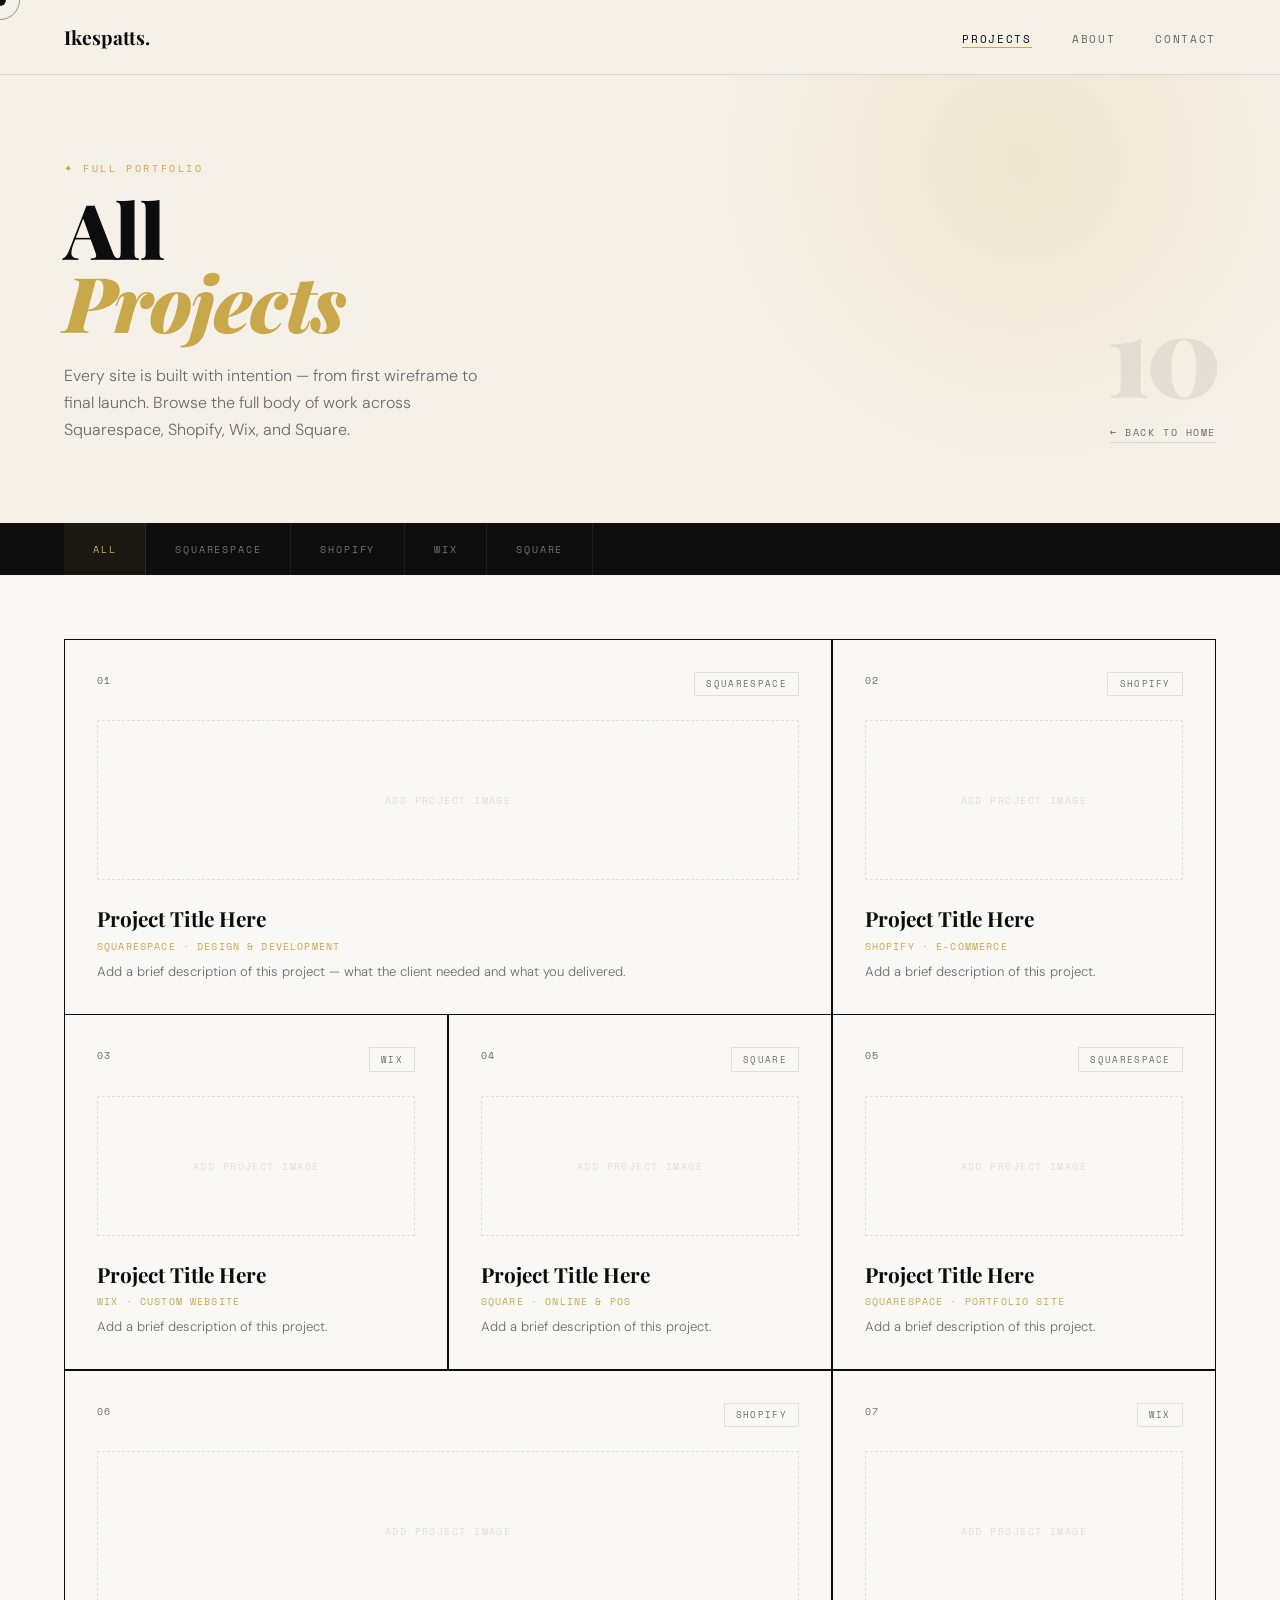
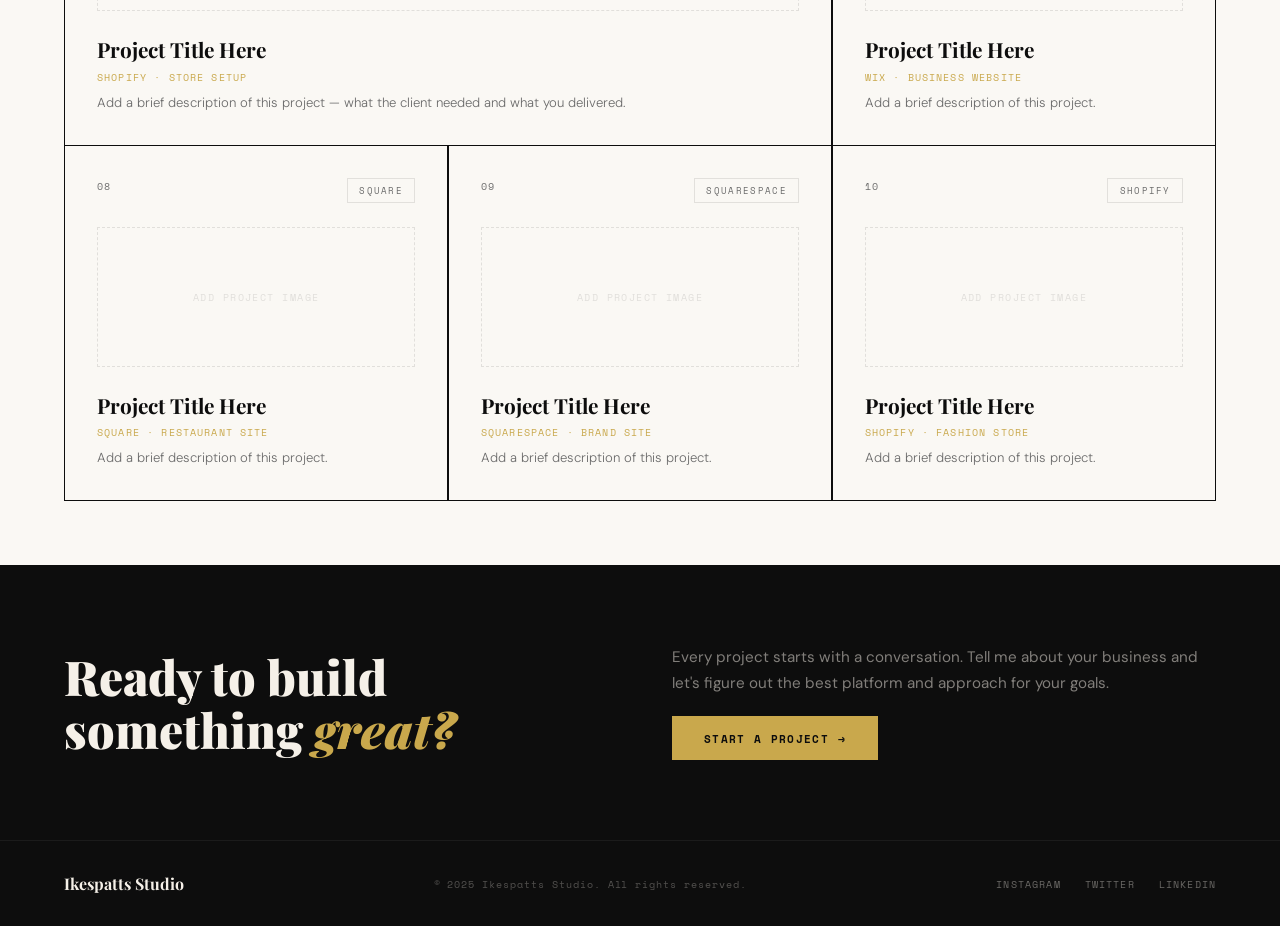
==== projects.html @ e0597b54 "add changes" ====
<!DOCTYPE html>
<html lang="en">
<head>
  <meta charset="UTF-8" />
  <meta name="viewport" content="width=device-width, initial-scale=1.0" />
  <title>Projects — Ikespatts Studio</title>
  <link href="https://fonts.googleapis.com/css2?family=Playfair+Display:ital,wght@0,400;0,700;0,900;1,400&family=DM+Sans:wght@300;400;500;600&family=Space+Mono:wght@400;700&display=swap" rel="stylesheet" />
  <link rel="stylesheet" href="style.css" />
</head>
<body>

  <div class="cursor" id="cursor"></div>
  <div class="cursor-ring" id="cursorRing"></div>

  <!-- NAV -->
  <nav class="solid">
    <a href="index.html" class="nav-logo">Ikespatts.</a>
    <ul class="nav-links">
      <li><a href="projects.html" class="active">Projects</a></li>
      <li><a href="index.html#about">About</a></li>
      <li><a href="index.html#contact">Contact</a></li>
    </ul>
  </nav>

  <!-- PAGE HERO -->
  <div class="page-hero">
    <div>
      <p class="page-hero-eyebrow">✦ Full Portfolio</p>
      <h1 class="page-hero-title">All<br/><em>Projects</em></h1>
      <p class="page-hero-sub">Every site is built with intention — from first wireframe to final launch. Browse the full body of work across Squarespace, Shopify, Wix, and Square.</p>
    </div>
    <div class="page-hero-meta">
      <div class="big-num">10</div>
      <a href="index.html" class="back-link">← Back to Home</a>
    </div>
  </div>

  <!-- FILTER BAR -->
  <div class="filter-bar">
    <button class="filter-btn active" data-filter="all">All</button>
    <button class="filter-btn" data-filter="squarespace">Squarespace</button>
    <button class="filter-btn" data-filter="shopify">Shopify</button>
    <button class="filter-btn" data-filter="wix">Wix</button>
    <button class="filter-btn" data-filter="square">Square</button>
  </div>

  <!-- ALL 10 PROJECTS -->
  <section class="projects-section">
    <div class="projects-grid-full">

      <!-- 01 -->
      <div class="project-card wide reveal" data-platform="squarespace">
        <div class="project-card-top">
          <span class="project-num">01</span>
          <span class="project-tag">Squarespace</span>
        </div>
        <div class="project-placeholder">
          <span class="project-placeholder-text">Add Project Image</span>
        </div>
        <div>
          <div class="project-title">Project Title Here</div>
          <div class="project-platform">Squarespace · Design & Development</div>
          <div class="project-desc">Add a brief description of this project — what the client needed and what you delivered.</div>
        </div>
        <span class="project-arrow">↗</span>
      </div>

      <!-- 02 -->
      <div class="project-card reveal" data-platform="shopify">
        <div class="project-card-top">
          <span class="project-num">02</span>
          <span class="project-tag">Shopify</span>
        </div>
        <div class="project-placeholder">
          <span class="project-placeholder-text">Add Project Image</span>
        </div>
        <div>
          <div class="project-title">Project Title Here</div>
          <div class="project-platform">Shopify · E-commerce</div>
          <div class="project-desc">Add a brief description of this project.</div>
        </div>
        <span class="project-arrow">↗</span>
      </div>

      <!-- 03 -->
      <div class="project-card reveal" data-platform="wix">
        <div class="project-card-top">
          <span class="project-num">03</span>
          <span class="project-tag">Wix</span>
        </div>
        <div class="project-placeholder">
          <span class="project-placeholder-text">Add Project Image</span>
        </div>
        <div>
          <div class="project-title">Project Title Here</div>
          <div class="project-platform">Wix · Custom Website</div>
          <div class="project-desc">Add a brief description of this project.</div>
        </div>
        <span class="project-arrow">↗</span>
      </div>

      <!-- 04 -->
      <div class="project-card reveal" data-platform="square">
        <div class="project-card-top">
          <span class="project-num">04</span>
          <span class="project-tag">Square</span>
        </div>
        <div class="project-placeholder">
          <span class="project-placeholder-text">Add Project Image</span>
        </div>
        <div>
          <div class="project-title">Project Title Here</div>
          <div class="project-platform">Square · Online & POS</div>
          <div class="project-desc">Add a brief description of this project.</div>
        </div>
        <span class="project-arrow">↗</span>
      </div>

      <!-- 05 -->
      <div class="project-card reveal" data-platform="squarespace">
        <div class="project-card-top">
          <span class="project-num">05</span>
          <span class="project-tag">Squarespace</span>
        </div>
        <div class="project-placeholder">
          <span class="project-placeholder-text">Add Project Image</span>
        </div>
        <div>
          <div class="project-title">Project Title Here</div>
          <div class="project-platform">Squarespace · Portfolio Site</div>
          <div class="project-desc">Add a brief description of this project.</div>
        </div>
        <span class="project-arrow">↗</span>
      </div>

      <!-- 06 -->
      <div class="project-card wide reveal" data-platform="shopify">
        <div class="project-card-top">
          <span class="project-num">06</span>
          <span class="project-tag">Shopify</span>
        </div>
        <div class="project-placeholder">
          <span class="project-placeholder-text">Add Project Image</span>
        </div>
        <div>
          <div class="project-title">Project Title Here</div>
          <div class="project-platform">Shopify · Store Setup</div>
          <div class="project-desc">Add a brief description of this project — what the client needed and what you delivered.</div>
        </div>
        <span class="project-arrow">↗</span>
      </div>

      <!-- 07 -->
      <div class="project-card reveal" data-platform="wix">
        <div class="project-card-top">
          <span class="project-num">07</span>
          <span class="project-tag">Wix</span>
        </div>
        <div class="project-placeholder">
          <span class="project-placeholder-text">Add Project Image</span>
        </div>
        <div>
          <div class="project-title">Project Title Here</div>
          <div class="project-platform">Wix · Business Website</div>
          <div class="project-desc">Add a brief description of this project.</div>
        </div>
        <span class="project-arrow">↗</span>
      </div>

      <!-- 08 -->
      <div class="project-card reveal" data-platform="square">
        <div class="project-card-top">
          <span class="project-num">08</span>
          <span class="project-tag">Square</span>
        </div>
        <div class="project-placeholder">
          <span class="project-placeholder-text">Add Project Image</span>
        </div>
        <div>
          <div class="project-title">Project Title Here</div>
          <div class="project-platform">Square · Restaurant Site</div>
          <div class="project-desc">Add a brief description of this project.</div>
        </div>
        <span class="project-arrow">↗</span>
      </div>

      <!-- 09 -->
      <div class="project-card reveal" data-platform="squarespace">
        <div class="project-card-top">
          <span class="project-num">09</span>
          <span class="project-tag">Squarespace</span>
        </div>
        <div class="project-placeholder">
          <span class="project-placeholder-text">Add Project Image</span>
        </div>
        <div>
          <div class="project-title">Project Title Here</div>
          <div class="project-platform">Squarespace · Brand Site</div>
          <div class="project-desc">Add a brief description of this project.</div>
        </div>
        <span class="project-arrow">↗</span>
      </div>

      <!-- 10 -->
      <div class="project-card reveal" data-platform="shopify">
        <div class="project-card-top">
          <span class="project-num">10</span>
          <span class="project-tag">Shopify</span>
        </div>
        <div class="project-placeholder">
          <span class="project-placeholder-text">Add Project Image</span>
        </div>
        <div>
          <div class="project-title">Project Title Here</div>
          <div class="project-platform">Shopify · Fashion Store</div>
          <div class="project-desc">Add a brief description of this project.</div>
        </div>
        <span class="project-arrow">↗</span>
      </div>

    </div>
  </section>

  <!-- CONTACT STRIP -->
  <div class="contact-strip">
    <div class="strip-title">Ready to build<br/>something <em>great?</em></div>
    <div class="strip-right">
      <p class="strip-sub">Every project starts with a conversation. Tell me about your business and let's figure out the best platform and approach for your goals.</p>
      <a href="index.html#contact" class="btn-gold">Start a Project →</a>
    </div>
  </div>

  <!-- FOOTER -->
  <footer>
    <div class="footer-logo">Ikespatts Studio</div>
    <div class="footer-copy">© 2025 Ikespatts Studio. All rights reserved.</div>
    <div class="footer-socials">
      <a href="#">Instagram</a>
      <a href="#">Twitter</a>
      <a href="#">LinkedIn</a>
    </div>
  </footer>

  <script src="script.js"></script>
</body>
</html>
---- style.css ----
/* =========================================
   IKESPATTS STUDIO — Shared Stylesheet
   ========================================= */

*, *::before, *::after { margin: 0; padding: 0; box-sizing: border-box; }

:root {
  --ink: #0d0d0d;
  --cream: #f5f0e8;
  --warm-white: #faf8f4;
  --gold: #c9a84c;
  --gold-light: #e8c97a;
  --mid: #6b6b6b;
  --border: rgba(13,13,13,0.1);
}

html { scroll-behavior: smooth; }

body {
  font-family: 'DM Sans', sans-serif;
  background: var(--warm-white);
  color: var(--ink);
  overflow-x: hidden;
  cursor: none;
}

/* ---- CURSOR ---- */
.cursor {
  width: 12px; height: 12px;
  background: var(--ink);
  border-radius: 50%;
  position: fixed; top: 0; left: 0;
  pointer-events: none;
  z-index: 9999;
  transition: transform 0.15s ease;
  transform: translate(-50%, -50%);
}
.cursor-ring {
  width: 40px; height: 40px;
  border: 1.5px solid var(--ink);
  border-radius: 50%;
  position: fixed; top: 0; left: 0;
  pointer-events: none;
  z-index: 9998;
  transition: transform 0.4s cubic-bezier(.16,1,.3,1), opacity 0.3s;
  transform: translate(-50%, -50%);
  opacity: 0.4;
}

/* ---- NAV ---- */
nav {
  position: fixed; top: 0; left: 0; right: 0;
  z-index: 100;
  display: flex; justify-content: space-between; align-items: center;
  padding: 1.5rem 4rem;
  mix-blend-mode: multiply;
  transition: background 0.4s;
}
nav.scrolled {
  background: rgba(245,240,232,0.92);
  backdrop-filter: blur(12px);
  border-bottom: 1px solid var(--border);
  mix-blend-mode: normal;
}
nav.solid {
  background: rgba(245,240,232,0.92);
  backdrop-filter: blur(12px);
  border-bottom: 1px solid var(--border);
  mix-blend-mode: normal;
}
.nav-logo {
  font-family: 'Playfair Display', serif;
  font-size: 1.2rem; font-weight: 700;
  text-decoration: none; color: var(--ink);
}
.nav-links { display: flex; gap: 2.5rem; list-style: none; }
.nav-links a {
  font-family: 'Space Mono', monospace;
  font-size: 0.7rem; letter-spacing: 0.15em;
  text-transform: uppercase; text-decoration: none;
  color: var(--ink); opacity: 0.6;
  transition: opacity 0.2s;
}
.nav-links a:hover { opacity: 1; }
.nav-links a.active { opacity: 1; border-bottom: 1px solid var(--gold); }

/* ---- BUTTONS ---- */
.btn-primary {
  display: inline-flex; align-items: center; gap: 0.6rem;
  background: var(--ink); color: var(--cream);
  padding: 0.85rem 2rem;
  font-family: 'Space Mono', monospace;
  font-size: 0.7rem; letter-spacing: 0.12em;
  text-transform: uppercase; text-decoration: none;
  transition: transform 0.2s, box-shadow 0.2s;
}
.btn-primary:hover { transform: translate(-2px,-2px); box-shadow: 4px 4px 0 var(--gold); }

.btn-outline {
  display: inline-flex; align-items: center; gap: 0.6rem;
  border: 1.5px solid var(--ink); color: var(--ink);
  padding: 0.85rem 2rem;
  font-family: 'Space Mono', monospace;
  font-size: 0.7rem; letter-spacing: 0.12em;
  text-transform: uppercase; text-decoration: none;
  transition: background 0.2s, color 0.2s;
}
.btn-outline:hover { background: var(--ink); color: var(--cream); }

.btn-gold {
  display: inline-flex; align-items: center; gap: 0.6rem;
  background: var(--gold); color: var(--ink);
  padding: 0.85rem 2rem;
  font-family: 'Space Mono', monospace;
  font-size: 0.7rem; letter-spacing: 0.12em;
  text-transform: uppercase; text-decoration: none; font-weight: 700;
  transition: transform 0.2s, box-shadow 0.2s;
}
.btn-gold:hover { transform: translate(-2px,-2px); box-shadow: 4px 4px 0 rgba(255,255,255,0.15); }

/* ---- SECTION LABELS ---- */
.section-label {
  font-family: 'Space Mono', monospace;
  font-size: 0.65rem; letter-spacing: 0.25em;
  text-transform: uppercase; color: var(--gold);
  margin-bottom: 1rem;
}
.section-title {
  font-family: 'Playfair Display', serif;
  font-size: clamp(2rem, 4vw, 3.2rem);
  font-weight: 700; line-height: 1.1; letter-spacing: -0.01em;
}

/* ---- MARQUEE ---- */
.marquee-wrap {
  background: var(--ink);
  padding: 1rem 0;
  overflow: hidden; white-space: nowrap;
}
.marquee-track {
  display: inline-flex; gap: 3rem;
  animation: marquee 22s linear infinite;
}
.marquee-item {
  font-family: 'Space Mono', monospace;
  font-size: 0.65rem; letter-spacing: 0.2em;
  text-transform: uppercase; color: var(--cream); opacity: 0.5;
}
.marquee-dot { color: var(--gold); opacity: 1; }

/* ---- PROJECT CARDS (shared) ---- */
.project-card {
  background: var(--warm-white);
  padding: 2rem;
  min-height: 280px;
  display: flex; flex-direction: column; justify-content: space-between;
  position: relative; overflow: hidden;
  transition: background 0.3s;
  cursor: none;
}
.project-card:hover { background: var(--cream); }
.project-card:hover .project-num { color: var(--gold); }
.project-card:hover .project-arrow { transform: translate(4px,-4px); opacity: 1; }
.project-card.wide { grid-column: span 2; }
.project-card.wide .project-placeholder { min-height: 140px; }

.project-card-top { display: flex; justify-content: space-between; align-items: flex-start; }
.project-num {
  font-family: 'Space Mono', monospace;
  font-size: 0.65rem; color: var(--mid); letter-spacing: 0.1em;
  transition: color 0.3s;
}
.project-tag {
  font-family: 'Space Mono', monospace;
  font-size: 0.55rem; letter-spacing: 0.15em;
  text-transform: uppercase; color: var(--mid);
  padding: 0.3rem 0.7rem; border: 1px solid var(--border);
}
.project-placeholder {
  flex: 1; display: flex; align-items: center; justify-content: center;
  margin: 1.5rem 0; border: 1px dashed var(--border); min-height: 120px;
}
.project-placeholder-text {
  font-family: 'Space Mono', monospace;
  font-size: 0.6rem; letter-spacing: 0.15em;
  text-transform: uppercase; color: var(--border);
}
.project-title {
  font-family: 'Playfair Display', serif;
  font-size: 1.3rem; font-weight: 700; margin-bottom: 0.4rem;
}
.project-platform {
  font-family: 'Space Mono', monospace;
  font-size: 0.6rem; letter-spacing: 0.12em;
  text-transform: uppercase; color: var(--gold);
}
.project-desc {
  font-size: 0.82rem; color: var(--mid);
  margin-top: 0.5rem; line-height: 1.6; font-weight: 300;
}
.project-arrow {
  position: absolute; top: 1.5rem; right: 1.5rem;
  font-size: 1.2rem; opacity: 0;
  transition: transform 0.25s ease, opacity 0.25s ease;
}

/* ---- FOOTER ---- */
footer {
  background: var(--ink);
  padding: 2rem 4rem;
  display: flex; justify-content: space-between; align-items: center;
  border-top: 1px solid rgba(255,255,255,0.06);
}
.footer-logo {
  font-family: 'Playfair Display', serif;
  font-size: 1rem; font-weight: 700; color: var(--cream);
}
.footer-copy {
  font-family: 'Space Mono', monospace;
  font-size: 0.6rem; letter-spacing: 0.1em;
  color: rgba(245,240,232,0.3);
}
.footer-socials { display: flex; gap: 1.5rem; }
.footer-socials a {
  font-family: 'Space Mono', monospace;
  font-size: 0.6rem; letter-spacing: 0.12em;
  text-transform: uppercase; color: rgba(245,240,232,0.4);
  text-decoration: none; transition: color 0.2s;
}
.footer-socials a:hover { color: var(--gold); }

/* ---- ANIMATIONS ---- */
@keyframes fadeUp {
  from { opacity: 0; transform: translateY(30px); }
  to   { opacity: 1; transform: translateY(0); }
}
@keyframes fadeIn {
  from { opacity: 0; }
  to   { opacity: 1; }
}
@keyframes marquee {
  from { transform: translateX(0); }
  to   { transform: translateX(-50%); }
}

/* ---- SCROLL REVEAL ---- */
.reveal {
  opacity: 0; transform: translateY(28px);
  transition: opacity 0.7s ease, transform 0.7s ease;
}
.reveal.visible { opacity: 1; transform: translateY(0); }

/* ==========================================
   HOME PAGE STYLES
   ========================================== */

/* Hero */
.hero {
  min-height: 100vh;
  display: grid; grid-template-columns: 1fr 1fr;
  align-items: end; padding: 0 4rem 5rem;
  position: relative; overflow: hidden;
  background: var(--cream);
}
.hero::before {
  content: '';
  position: absolute; top: -20%; right: -10%;
  width: 55vw; height: 55vw;
  background: radial-gradient(circle, rgba(201,168,76,0.18) 0%, transparent 70%);
  pointer-events: none;
}
.hero-noise {
  position: absolute; inset: 0;
  background-image: url("data:image/svg+xml,%3Csvg viewBox='0 0 512 512' xmlns='http://www.w3.org/2000/svg'%3E%3Cfilter id='n'%3E%3CfeTurbulence type='fractalNoise' baseFrequency='0.75' numOctaves='4' stitchTiles='stitch'/%3E%3C/filter%3E%3Crect width='100%25' height='100%25' filter='url(%23n)' opacity='0.035'/%3E%3C/svg%3E");
  pointer-events: none; opacity: 0.5;
}
.hero-left { padding-bottom: 2rem; }
.hero-eyebrow {
  font-family: 'Space Mono', monospace;
  font-size: 0.65rem; letter-spacing: 0.25em;
  text-transform: uppercase; color: var(--gold);
  margin-bottom: 1.5rem;
  opacity: 0; animation: fadeUp 0.8s 0.2s forwards;
}
.hero-title {
  font-family: 'Playfair Display', serif;
  font-size: clamp(3.5rem, 7vw, 6.5rem);
  line-height: 0.95; font-weight: 900; letter-spacing: -0.02em;
  opacity: 0; animation: fadeUp 0.9s 0.35s forwards;
}
.hero-title em { font-style: italic; color: var(--gold); }
.hero-subtitle {
  margin-top: 2rem; font-size: 1.05rem;
  color: var(--mid); line-height: 1.7;
  max-width: 380px; font-weight: 300;
  opacity: 0; animation: fadeUp 0.9s 0.5s forwards;
}
.hero-cta {
  display: flex; gap: 1rem; margin-top: 2.5rem;
  opacity: 0; animation: fadeUp 0.9s 0.65s forwards;
}
.hero-right {
  display: flex; flex-direction: column;
  align-items: flex-end; gap: 1.5rem;
  opacity: 0; animation: fadeIn 1s 0.8s forwards;
}
.platform-badges { display: flex; flex-wrap: wrap; justify-content: flex-end; gap: 0.6rem; }
.badge {
  font-family: 'Space Mono', monospace;
  font-size: 0.6rem; letter-spacing: 0.15em;
  text-transform: uppercase; padding: 0.5rem 1rem;
  border: 1px solid var(--ink); color: var(--ink); opacity: 0.5;
  transition: opacity 0.2s, background 0.2s, color 0.2s;
}
.badge:hover { opacity: 1; background: var(--ink); color: var(--cream); }
.hero-stat-row {
  display: flex; gap: 3rem;
  border-top: 1px solid var(--border); padding-top: 1.5rem;
}
.hero-stat { text-align: right; }
.hero-stat-num {
  font-family: 'Playfair Display', serif;
  font-size: 2.5rem; font-weight: 700; line-height: 1;
}
.hero-stat-label {
  font-family: 'Space Mono', monospace;
  font-size: 0.6rem; letter-spacing: 0.15em;
  text-transform: uppercase; color: var(--mid); margin-top: 0.3rem;
}

/* Projects section */
#projects { padding: 7rem 4rem; background: var(--warm-white); }
.projects-header {
  display: flex; justify-content: space-between; align-items: flex-end;
  margin-bottom: 4rem; border-bottom: 1px solid var(--border); padding-bottom: 2rem;
}
.projects-header-right { display: flex; flex-direction: column; align-items: flex-end; gap: 0.8rem; }
.projects-count {
  font-family: 'Playfair Display', serif;
  font-size: 5rem; font-weight: 900;
  color: var(--border); line-height: 1; letter-spacing: -0.05em;
}
.view-all-link {
  font-family: 'Space Mono', monospace;
  font-size: 0.65rem; letter-spacing: 0.15em;
  text-transform: uppercase; color: var(--ink);
  text-decoration: none; border-bottom: 1px solid var(--gold);
  padding-bottom: 2px; transition: color 0.2s;
}
.view-all-link:hover { color: var(--gold); }
.projects-grid {
  display: grid; grid-template-columns: repeat(3, 1fr);
  gap: 1.5px; background: var(--ink); border: 1.5px solid var(--ink);
}

/* CTA card */
.project-card.cta-card { background: var(--ink); min-height: 280px; }
.project-card.cta-card:hover { background: #1a1a1a; }
.cta-card-inner {
  display: flex; flex-direction: column;
  justify-content: space-between; height: 100%; min-height: 240px;
}
.cta-card-label {
  font-family: 'Space Mono', monospace;
  font-size: 0.6rem; letter-spacing: 0.2em;
  text-transform: uppercase; color: var(--gold);
}
.cta-card-title {
  font-family: 'Playfair Display', serif;
  font-size: 1.9rem; font-weight: 900; color: var(--cream); line-height: 1.1; margin-top: 1rem;
}
.cta-card-title em { font-style: italic; color: var(--gold); }
.cta-card-link {
  display: inline-flex; align-items: center; gap: 0.5rem;
  font-family: 'Space Mono', monospace;
  font-size: 0.65rem; letter-spacing: 0.15em;
  text-transform: uppercase; color: var(--cream); text-decoration: none;
  border-bottom: 1px solid rgba(201,168,76,0.4); padding-bottom: 3px;
  transition: border-color 0.2s, color 0.2s;
}
.cta-card-link:hover { color: var(--gold); border-color: var(--gold); }

/* About */
#about {
  padding: 7rem 4rem; background: var(--ink); color: var(--cream);
  display: grid; grid-template-columns: 1fr 1fr; gap: 6rem; align-items: center;
}
#about .section-label { color: var(--gold); }
#about .section-title { color: var(--cream); }
.about-body {
  margin-top: 1.5rem; font-size: 1rem;
  line-height: 1.85; color: rgba(245,240,232,0.65); font-weight: 300;
}
.about-body p + p { margin-top: 1.2rem; }
.services-list { display: flex; flex-direction: column; }
.service-item {
  display: flex; align-items: center; gap: 1.5rem;
  padding: 1.5rem 0; border-bottom: 1px solid rgba(255,255,255,0.07);
  transition: padding-left 0.3s;
}
.service-item:hover { padding-left: 0.5rem; }
.service-icon {
  width: 44px; height: 44px;
  border: 1px solid rgba(201,168,76,0.3);
  display: flex; align-items: center; justify-content: center;
  flex-shrink: 0; font-size: 1.1rem;
}
.service-name {
  font-family: 'Playfair Display', serif;
  font-size: 1.25rem; font-weight: 700; color: var(--cream);
}
.service-desc {
  font-family: 'DM Sans', sans-serif;
  font-size: 0.8rem; color: rgba(245,240,232,0.4); margin-top: 0.1rem;
}
.service-arrow {
  margin-left: auto; color: var(--gold); opacity: 0;
  transition: opacity 0.2s, transform 0.2s;
}
.service-item:hover .service-arrow { opacity: 1; transform: translateX(4px); }

/* Contact */
#contact {
  padding: 7rem 4rem; background: var(--cream);
  text-align: center; position: relative; overflow: hidden;
}
#contact::before {
  content: "LET'S TALK";
  position: absolute; top: 50%; left: 50%;
  transform: translate(-50%,-50%);
  font-family: 'Playfair Display', serif;
  font-size: clamp(4rem,12vw,10rem); font-weight: 900;
  color: rgba(13,13,13,0.04); letter-spacing: -0.03em;
  white-space: nowrap; pointer-events: none;
}
.contact-inner { position: relative; z-index: 1; }
.contact-title {
  font-family: 'Playfair Display', serif;
  font-size: clamp(2.5rem,5vw,4.5rem); font-weight: 900; line-height: 1; margin-bottom: 1rem;
}
.contact-title em { font-style: italic; color: var(--gold); }
.contact-sub {
  font-size: 1rem; color: var(--mid);
  max-width: 400px; margin: 0 auto 2.5rem; line-height: 1.7;
}
.contact-email {
  font-family: 'Playfair Display', serif;
  font-size: clamp(1.2rem,2.5vw,1.8rem); font-style: italic;
  color: var(--ink); text-decoration: none;
  border-bottom: 2px solid var(--gold); padding-bottom: 0.2rem;
  transition: color 0.2s; display: inline-block; margin-bottom: 2.5rem;
}
.contact-email:hover { color: var(--gold); }

/* ==========================================
   PROJECTS PAGE STYLES
   ========================================== */

.page-hero {
  padding: 10rem 4rem 5rem; background: var(--cream);
  position: relative; overflow: hidden;
  display: grid; grid-template-columns: 1fr auto;
  align-items: end; gap: 3rem;
}
.page-hero::before {
  content: '';
  position: absolute; top: -30%; right: -5%;
  width: 50vw; height: 50vw;
  background: radial-gradient(circle, rgba(201,168,76,0.15) 0%, transparent 70%);
  pointer-events: none;
}
.page-hero-eyebrow {
  font-family: 'Space Mono', monospace;
  font-size: 0.65rem; letter-spacing: 0.25em;
  text-transform: uppercase; color: var(--gold); margin-bottom: 1rem;
  opacity: 0; animation: fadeUp 0.7s 0.1s forwards;
}
.page-hero-title {
  font-family: 'Playfair Display', serif;
  font-size: clamp(3rem, 6vw, 5.5rem); font-weight: 900;
  line-height: 0.95; letter-spacing: -0.02em;
  opacity: 0; animation: fadeUp 0.8s 0.25s forwards;
}
.page-hero-title em { font-style: italic; color: var(--gold); }
.page-hero-sub {
  margin-top: 1.5rem; font-size: 1rem; color: var(--mid);
  line-height: 1.7; max-width: 440px; font-weight: 300;
  opacity: 0; animation: fadeUp 0.8s 0.4s forwards;
}
.page-hero-meta {
  display: flex; flex-direction: column; align-items: flex-end; gap: 1rem;
  opacity: 0; animation: fadeIn 0.8s 0.5s forwards;
}
.big-num {
  font-family: 'Playfair Display', serif;
  font-size: 7rem; font-weight: 900; line-height: 1;
  color: rgba(13,13,13,0.07); letter-spacing: -0.05em;
}
.back-link {
  font-family: 'Space Mono', monospace;
  font-size: 0.65rem; letter-spacing: 0.15em;
  text-transform: uppercase; color: var(--mid); text-decoration: none;
  border-bottom: 1px solid var(--border); padding-bottom: 2px;
  transition: color 0.2s, border-color 0.2s;
}
.back-link:hover { color: var(--ink); border-color: var(--ink); }

/* Filter bar */
.filter-bar {
  padding: 0 4rem; background: var(--ink);
  display: flex; overflow-x: auto;
}
.filter-btn {
  font-family: 'Space Mono', monospace;
  font-size: 0.65rem; letter-spacing: 0.18em;
  text-transform: uppercase; color: rgba(245,240,232,0.45);
  background: none; border: none;
  border-right: 1px solid rgba(255,255,255,0.07);
  padding: 1.1rem 1.8rem;
  cursor: none; white-space: nowrap;
  transition: color 0.2s, background 0.2s;
}
.filter-btn:hover { color: var(--cream); }
.filter-btn.active { color: var(--gold); background: rgba(201,168,76,0.07); }

/* Projects full grid */
.projects-section { padding: 4rem; }
.projects-grid-full {
  display: grid; grid-template-columns: repeat(3, 1fr);
  gap: 1.5px; background: var(--ink); border: 1.5px solid var(--ink);
}
.projects-grid-full .project-card { min-height: 300px; }
.projects-grid-full .project-card.wide .project-placeholder { min-height: 160px; }
.projects-grid-full .project-placeholder { min-height: 140px; }

/* Contact strip */
.contact-strip {
  background: var(--ink); padding: 5rem 4rem;
  display: grid; grid-template-columns: 1fr 1fr;
  align-items: center; gap: 4rem;
}
.strip-title {
  font-family: 'Playfair Display', serif;
  font-size: clamp(2rem,4vw,3rem); font-weight: 900;
  color: var(--cream); line-height: 1.1;
}
.strip-title em { font-style: italic; color: var(--gold); }
.strip-right { display: flex; flex-direction: column; align-items: flex-start; gap: 1.2rem; }
.strip-sub { font-size: 0.95rem; color: rgba(245,240,232,0.5); line-height: 1.7; }

/* ==========================================
   RESPONSIVE
   ========================================== */

@media (max-width: 900px) {
  nav { padding: 1.2rem 2rem; }
  .hero { grid-template-columns: 1fr; padding: 8rem 2rem 4rem; gap: 3rem; }
  .hero-right { align-items: flex-start; }
  #projects { padding: 5rem 2rem; }
  .projects-grid { grid-template-columns: 1fr 1fr; }
  .project-card.wide { grid-column: span 2; }
  #about { grid-template-columns: 1fr; padding: 5rem 2rem; gap: 3rem; }
  #contact { padding: 5rem 2rem; }
  footer { flex-direction: column; gap: 1rem; text-align: center; padding: 2rem; }
  .page-hero { grid-template-columns: 1fr; padding: 8rem 2rem 4rem; }
  .page-hero-meta { align-items: flex-start; }
  .filter-bar { padding: 0 2rem; }
  .projects-section { padding: 3rem 2rem; }
  .projects-grid-full { grid-template-columns: 1fr 1fr; }
  .contact-strip { grid-template-columns: 1fr; padding: 4rem 2rem; gap: 2rem; }
}

@media (max-width: 600px) {
  .projects-grid { grid-template-columns: 1fr; }
  .projects-grid-full { grid-template-columns: 1fr; }
  .project-card.wide, .project-card.cta-card { grid-column: span 1; }
  .projects-header { flex-direction: column; align-items: flex-start; gap: 1rem; }
}
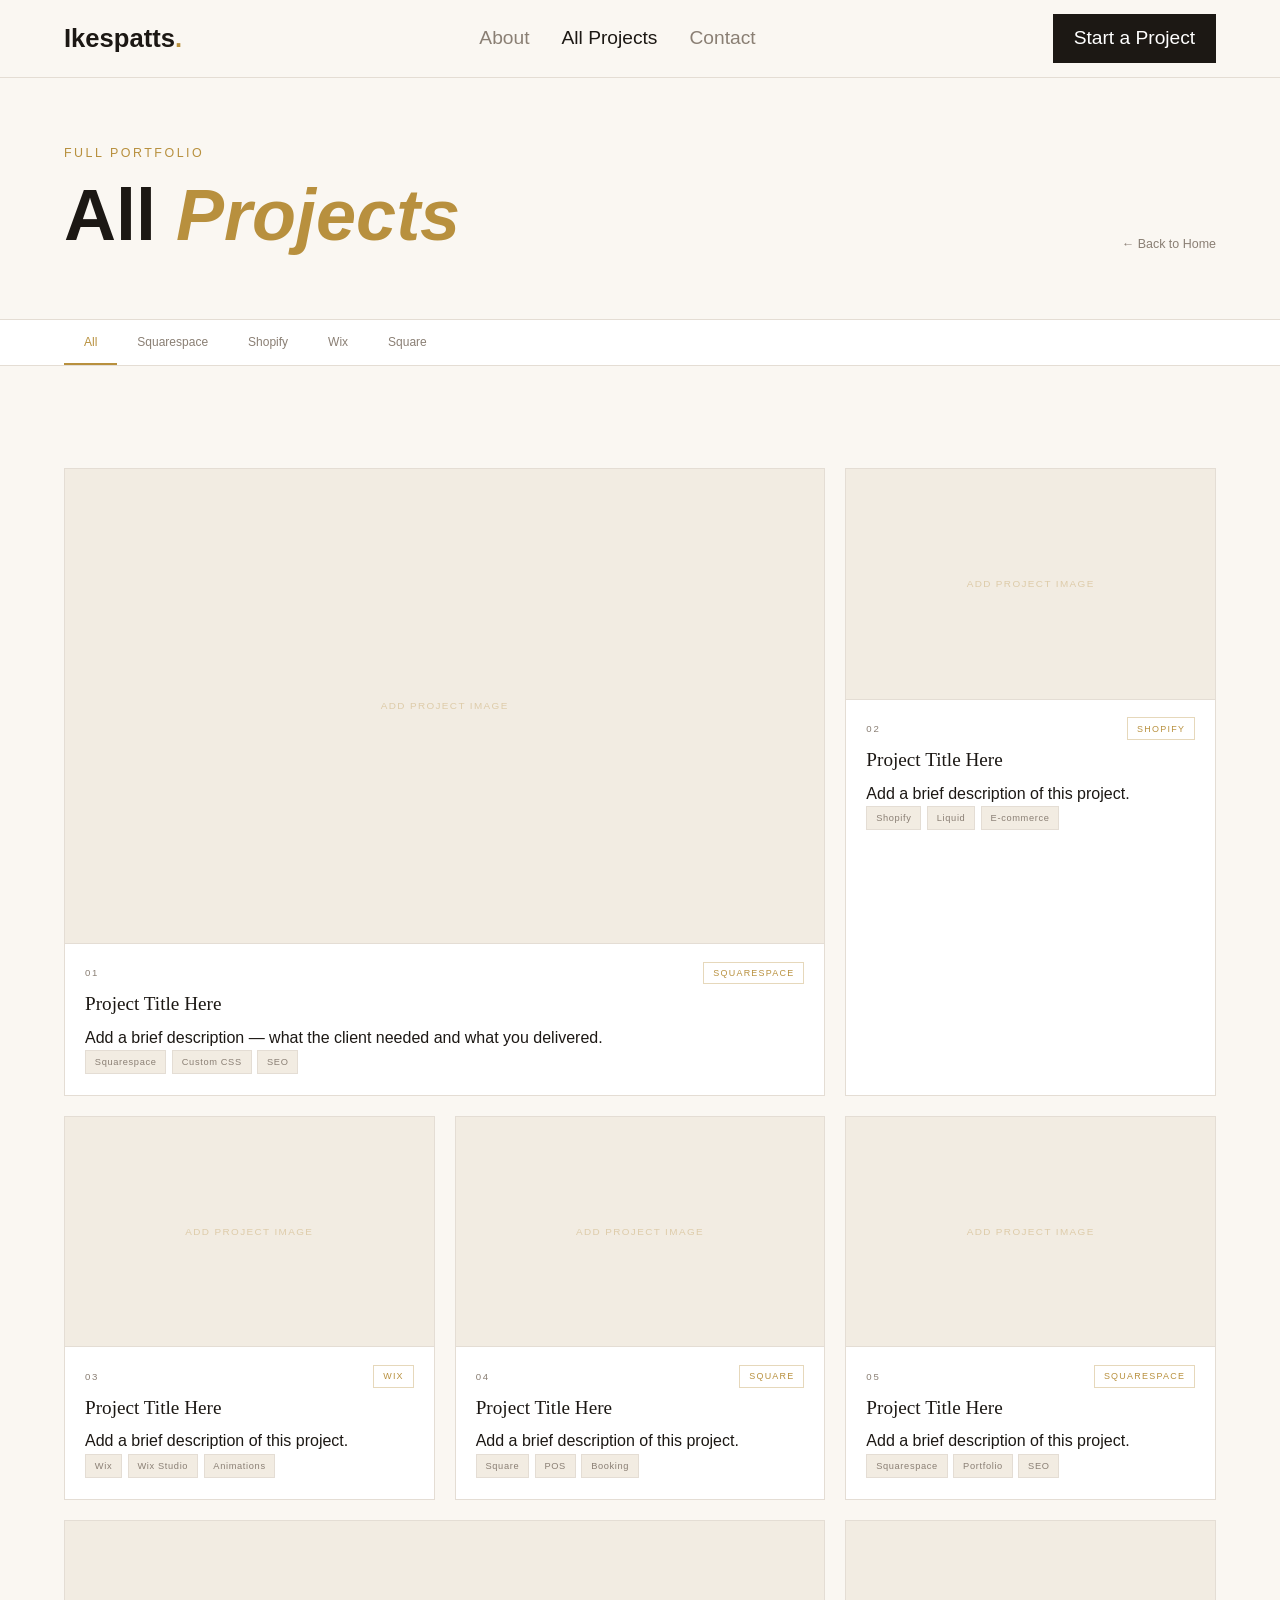
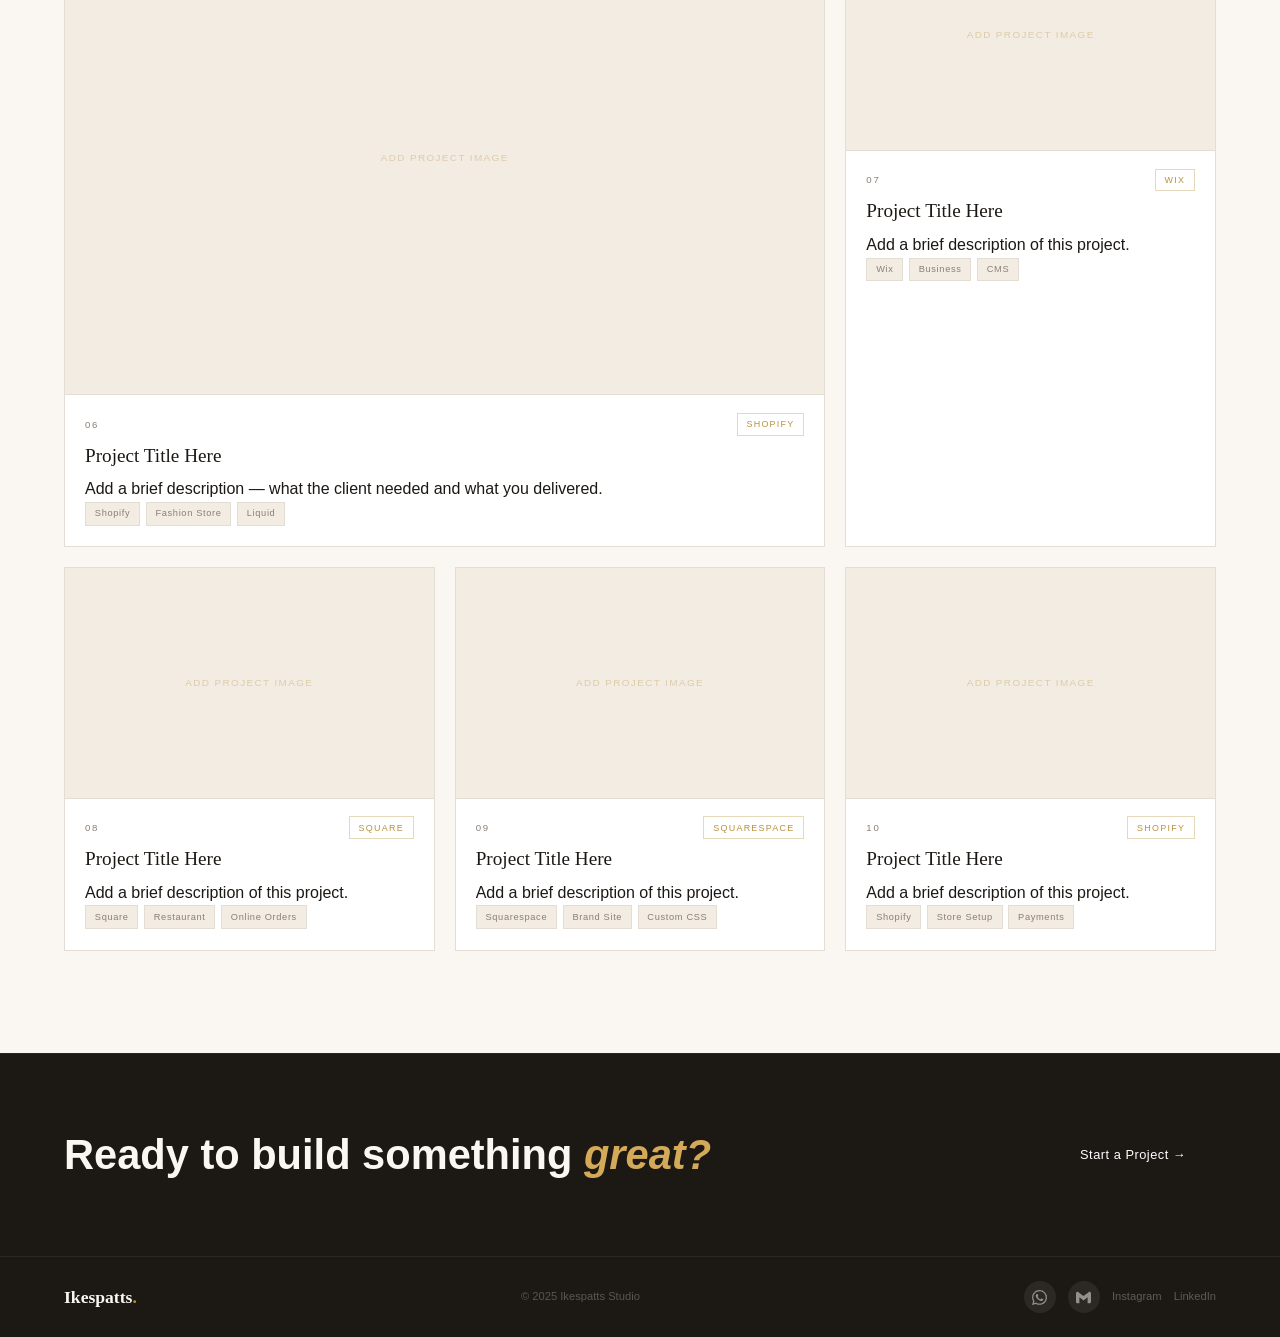
==== commit dbaae4c7: "update changes" ====
--- a/projects.html
+++ b/projects.html
@@ -4,38 +4,48 @@
   <meta charset="UTF-8" />
   <meta name="viewport" content="width=device-width, initial-scale=1.0" />
   <title>Projects — Ikespatts Studio</title>
-  <link href="https://fonts.googleapis.com/css2?family=Playfair+Display:ital,wght@0,400;0,700;0,900;1,400&family=DM+Sans:wght@300;400;500;600&family=Space+Mono:wght@400;700&display=swap" rel="stylesheet" />
   <link rel="stylesheet" href="style.css" />
 </head>
 <body>
 
-  <div class="cursor" id="cursor"></div>
-  <div class="cursor-ring" id="cursorRing"></div>
-
-  <!-- NAV -->
-  <nav class="solid">
-    <a href="index.html" class="nav-logo">Ikespatts.</a>
+  <!-- ======= MOBILE NAV DRAWER ======= -->
+  <div class="nav-drawer" id="navDrawer">
+    <button class="nav-drawer-close" id="navClose" aria-label="Close menu">✕</button>
+    <a href="index.html"              onclick="closeDrawer()">Home</a>
+    <a href="index.html#about"        onclick="closeDrawer()">About</a>
+    <a href="projects.html"           onclick="closeDrawer()">All Projects</a>
+    <a href="index.html#contact"      onclick="closeDrawer()">Contact</a>
+  </div>
+
+  <!-- ======= NAVBAR ======= -->
+  <nav class="navbar always">
+    <a href="index.html" class="nav-logo">Ikespatts<span>.</span></a>
+
     <ul class="nav-links">
-      <li><a href="projects.html" class="active">Projects</a></li>
       <li><a href="index.html#about">About</a></li>
+      <li><a href="projects.html" class="active">All Projects</a></li>
       <li><a href="index.html#contact">Contact</a></li>
     </ul>
+
+    <a href="index.html#contact" class="nav-cta">Start a Project</a>
+
+    <button class="nav-toggle" id="navToggle" aria-label="Open menu">
+      <span></span><span></span><span></span>
+    </button>
   </nav>
 
-  <!-- PAGE HERO -->
+  <!-- ======= PAGE HERO ======= -->
   <div class="page-hero">
-    <div>
-      <p class="page-hero-eyebrow">✦ Full Portfolio</p>
-      <h1 class="page-hero-title">All<br/><em>Projects</em></h1>
-      <p class="page-hero-sub">Every site is built with intention — from first wireframe to final launch. Browse the full body of work across Squarespace, Shopify, Wix, and Square.</p>
-    </div>
-    <div class="page-hero-meta">
-      <div class="big-num">10</div>
+    <div class="page-hero-inner">
+      <div>
+        <span class="eyebrow">Full Portfolio</span>
+        <h1 class="page-title">All <em>Projects</em></h1>
+      </div>
       <a href="index.html" class="back-link">← Back to Home</a>
     </div>
   </div>
 
-  <!-- FILTER BAR -->
+  <!-- ======= FILTER BAR ======= -->
   <div class="filter-bar">
     <button class="filter-btn active" data-filter="all">All</button>
     <button class="filter-btn" data-filter="squarespace">Squarespace</button>
@@ -44,200 +54,233 @@
     <button class="filter-btn" data-filter="square">Square</button>
   </div>
 
-  <!-- ALL 10 PROJECTS -->
+  <!-- ======= PROJECTS GRID ======= -->
   <section class="projects-section">
-    <div class="projects-grid-full">
-
-      <!-- 01 -->
-      <div class="project-card wide reveal" data-platform="squarespace">
-        <div class="project-card-top">
-          <span class="project-num">01</span>
-          <span class="project-tag">Squarespace</span>
-        </div>
-        <div class="project-placeholder">
-          <span class="project-placeholder-text">Add Project Image</span>
-        </div>
-        <div>
-          <div class="project-title">Project Title Here</div>
-          <div class="project-platform">Squarespace · Design & Development</div>
-          <div class="project-desc">Add a brief description of this project — what the client needed and what you delivered.</div>
-        </div>
-        <span class="project-arrow">↗</span>
+    <div class="projects-grid">
+
+      <!-- 01 — wide/featured -->
+      <div class="proj-card wide reveal" data-platform="squarespace">
+        <div class="proj-img">
+          <!-- <img src="images/project-01.jpg" alt="Project 01" /> -->
+          <span class="proj-img-placeholder">Add Project Image</span>
+        </div>
+        <div class="proj-body">
+          <div class="proj-meta">
+            <span class="proj-num">01</span>
+            <span class="proj-badge">Squarespace</span>
+          </div>
+          <h3 class="proj-title">Project Title Here</h3>
+          <p class="card-desc">Add a brief description — what the client needed and what you delivered.</p>
+          <div class="proj-tools">
+            <span class="tool-pill">Squarespace</span>
+            <span class="tool-pill">Custom CSS</span>
+            <span class="tool-pill">SEO</span>
+          </div>
+        </div>
       </div>
 
       <!-- 02 -->
-      <div class="project-card reveal" data-platform="shopify">
-        <div class="project-card-top">
-          <span class="project-num">02</span>
-          <span class="project-tag">Shopify</span>
-        </div>
-        <div class="project-placeholder">
-          <span class="project-placeholder-text">Add Project Image</span>
-        </div>
-        <div>
-          <div class="project-title">Project Title Here</div>
-          <div class="project-platform">Shopify · E-commerce</div>
-          <div class="project-desc">Add a brief description of this project.</div>
-        </div>
-        <span class="project-arrow">↗</span>
+      <div class="proj-card reveal" data-platform="shopify">
+        <div class="proj-img">
+          <span class="proj-img-placeholder">Add Project Image</span>
+        </div>
+        <div class="proj-body">
+          <div class="proj-meta">
+            <span class="proj-num">02</span>
+            <span class="proj-badge">Shopify</span>
+          </div>
+          <h3 class="proj-title">Project Title Here</h3>
+          <p class="card-desc">Add a brief description of this project.</p>
+          <div class="proj-tools">
+            <span class="tool-pill">Shopify</span>
+            <span class="tool-pill">Liquid</span>
+            <span class="tool-pill">E-commerce</span>
+          </div>
+        </div>
       </div>
 
       <!-- 03 -->
-      <div class="project-card reveal" data-platform="wix">
-        <div class="project-card-top">
-          <span class="project-num">03</span>
-          <span class="project-tag">Wix</span>
-        </div>
-        <div class="project-placeholder">
-          <span class="project-placeholder-text">Add Project Image</span>
-        </div>
-        <div>
-          <div class="project-title">Project Title Here</div>
-          <div class="project-platform">Wix · Custom Website</div>
-          <div class="project-desc">Add a brief description of this project.</div>
-        </div>
-        <span class="project-arrow">↗</span>
+      <div class="proj-card reveal" data-platform="wix">
+        <div class="proj-img">
+          <span class="proj-img-placeholder">Add Project Image</span>
+        </div>
+        <div class="proj-body">
+          <div class="proj-meta">
+            <span class="proj-num">03</span>
+            <span class="proj-badge">Wix</span>
+          </div>
+          <h3 class="proj-title">Project Title Here</h3>
+          <p class="card-desc">Add a brief description of this project.</p>
+          <div class="proj-tools">
+            <span class="tool-pill">Wix</span>
+            <span class="tool-pill">Wix Studio</span>
+            <span class="tool-pill">Animations</span>
+          </div>
+        </div>
       </div>
 
       <!-- 04 -->
-      <div class="project-card reveal" data-platform="square">
-        <div class="project-card-top">
-          <span class="project-num">04</span>
-          <span class="project-tag">Square</span>
-        </div>
-        <div class="project-placeholder">
-          <span class="project-placeholder-text">Add Project Image</span>
-        </div>
-        <div>
-          <div class="project-title">Project Title Here</div>
-          <div class="project-platform">Square · Online & POS</div>
-          <div class="project-desc">Add a brief description of this project.</div>
-        </div>
-        <span class="project-arrow">↗</span>
+      <div class="proj-card reveal" data-platform="square">
+        <div class="proj-img">
+          <span class="proj-img-placeholder">Add Project Image</span>
+        </div>
+        <div class="proj-body">
+          <div class="proj-meta">
+            <span class="proj-num">04</span>
+            <span class="proj-badge">Square</span>
+          </div>
+          <h3 class="proj-title">Project Title Here</h3>
+          <p class="card-desc">Add a brief description of this project.</p>
+          <div class="proj-tools">
+            <span class="tool-pill">Square</span>
+            <span class="tool-pill">POS</span>
+            <span class="tool-pill">Booking</span>
+          </div>
+        </div>
       </div>
 
       <!-- 05 -->
-      <div class="project-card reveal" data-platform="squarespace">
-        <div class="project-card-top">
-          <span class="project-num">05</span>
-          <span class="project-tag">Squarespace</span>
-        </div>
-        <div class="project-placeholder">
-          <span class="project-placeholder-text">Add Project Image</span>
-        </div>
-        <div>
-          <div class="project-title">Project Title Here</div>
-          <div class="project-platform">Squarespace · Portfolio Site</div>
-          <div class="project-desc">Add a brief description of this project.</div>
-        </div>
-        <span class="project-arrow">↗</span>
-      </div>
-
-      <!-- 06 -->
-      <div class="project-card wide reveal" data-platform="shopify">
-        <div class="project-card-top">
-          <span class="project-num">06</span>
-          <span class="project-tag">Shopify</span>
-        </div>
-        <div class="project-placeholder">
-          <span class="project-placeholder-text">Add Project Image</span>
-        </div>
-        <div>
-          <div class="project-title">Project Title Here</div>
-          <div class="project-platform">Shopify · Store Setup</div>
-          <div class="project-desc">Add a brief description of this project — what the client needed and what you delivered.</div>
-        </div>
-        <span class="project-arrow">↗</span>
+      <div class="proj-card reveal" data-platform="squarespace">
+        <div class="proj-img">
+          <span class="proj-img-placeholder">Add Project Image</span>
+        </div>
+        <div class="proj-body">
+          <div class="proj-meta">
+            <span class="proj-num">05</span>
+            <span class="proj-badge">Squarespace</span>
+          </div>
+          <h3 class="proj-title">Project Title Here</h3>
+          <p class="card-desc">Add a brief description of this project.</p>
+          <div class="proj-tools">
+            <span class="tool-pill">Squarespace</span>
+            <span class="tool-pill">Portfolio</span>
+            <span class="tool-pill">SEO</span>
+          </div>
+        </div>
+      </div>
+
+      <!-- 06 — wide/featured -->
+      <div class="proj-card wide reveal" data-platform="shopify">
+        <div class="proj-img">
+          <span class="proj-img-placeholder">Add Project Image</span>
+        </div>
+        <div class="proj-body">
+          <div class="proj-meta">
+            <span class="proj-num">06</span>
+            <span class="proj-badge">Shopify</span>
+          </div>
+          <h3 class="proj-title">Project Title Here</h3>
+          <p class="card-desc">Add a brief description — what the client needed and what you delivered.</p>
+          <div class="proj-tools">
+            <span class="tool-pill">Shopify</span>
+            <span class="tool-pill">Fashion Store</span>
+            <span class="tool-pill">Liquid</span>
+          </div>
+        </div>
       </div>
 
       <!-- 07 -->
-      <div class="project-card reveal" data-platform="wix">
-        <div class="project-card-top">
-          <span class="project-num">07</span>
-          <span class="project-tag">Wix</span>
-        </div>
-        <div class="project-placeholder">
-          <span class="project-placeholder-text">Add Project Image</span>
-        </div>
-        <div>
-          <div class="project-title">Project Title Here</div>
-          <div class="project-platform">Wix · Business Website</div>
-          <div class="project-desc">Add a brief description of this project.</div>
-        </div>
-        <span class="project-arrow">↗</span>
+      <div class="proj-card reveal" data-platform="wix">
+        <div class="proj-img">
+          <span class="proj-img-placeholder">Add Project Image</span>
+        </div>
+        <div class="proj-body">
+          <div class="proj-meta">
+            <span class="proj-num">07</span>
+            <span class="proj-badge">Wix</span>
+          </div>
+          <h3 class="proj-title">Project Title Here</h3>
+          <p class="card-desc">Add a brief description of this project.</p>
+          <div class="proj-tools">
+            <span class="tool-pill">Wix</span>
+            <span class="tool-pill">Business</span>
+            <span class="tool-pill">CMS</span>
+          </div>
+        </div>
       </div>
 
       <!-- 08 -->
-      <div class="project-card reveal" data-platform="square">
-        <div class="project-card-top">
-          <span class="project-num">08</span>
-          <span class="project-tag">Square</span>
-        </div>
-        <div class="project-placeholder">
-          <span class="project-placeholder-text">Add Project Image</span>
-        </div>
-        <div>
-          <div class="project-title">Project Title Here</div>
-          <div class="project-platform">Square · Restaurant Site</div>
-          <div class="project-desc">Add a brief description of this project.</div>
-        </div>
-        <span class="project-arrow">↗</span>
+      <div class="proj-card reveal" data-platform="square">
+        <div class="proj-img">
+          <span class="proj-img-placeholder">Add Project Image</span>
+        </div>
+        <div class="proj-body">
+          <div class="proj-meta">
+            <span class="proj-num">08</span>
+            <span class="proj-badge">Square</span>
+          </div>
+          <h3 class="proj-title">Project Title Here</h3>
+          <p class="card-desc">Add a brief description of this project.</p>
+          <div class="proj-tools">
+            <span class="tool-pill">Square</span>
+            <span class="tool-pill">Restaurant</span>
+            <span class="tool-pill">Online Orders</span>
+          </div>
+        </div>
       </div>
 
       <!-- 09 -->
-      <div class="project-card reveal" data-platform="squarespace">
-        <div class="project-card-top">
-          <span class="project-num">09</span>
-          <span class="project-tag">Squarespace</span>
-        </div>
-        <div class="project-placeholder">
-          <span class="project-placeholder-text">Add Project Image</span>
-        </div>
-        <div>
-          <div class="project-title">Project Title Here</div>
-          <div class="project-platform">Squarespace · Brand Site</div>
-          <div class="project-desc">Add a brief description of this project.</div>
-        </div>
-        <span class="project-arrow">↗</span>
+      <div class="proj-card reveal" data-platform="squarespace">
+        <div class="proj-img">
+          <span class="proj-img-placeholder">Add Project Image</span>
+        </div>
+        <div class="proj-body">
+          <div class="proj-meta">
+            <span class="proj-num">09</span>
+            <span class="proj-badge">Squarespace</span>
+          </div>
+          <h3 class="proj-title">Project Title Here</h3>
+          <p class="card-desc">Add a brief description of this project.</p>
+          <div class="proj-tools">
+            <span class="tool-pill">Squarespace</span>
+            <span class="tool-pill">Brand Site</span>
+            <span class="tool-pill">Custom CSS</span>
+          </div>
+        </div>
       </div>
 
       <!-- 10 -->
-      <div class="project-card reveal" data-platform="shopify">
-        <div class="project-card-top">
-          <span class="project-num">10</span>
-          <span class="project-tag">Shopify</span>
-        </div>
-        <div class="project-placeholder">
-          <span class="project-placeholder-text">Add Project Image</span>
-        </div>
-        <div>
-          <div class="project-title">Project Title Here</div>
-          <div class="project-platform">Shopify · Fashion Store</div>
-          <div class="project-desc">Add a brief description of this project.</div>
-        </div>
-        <span class="project-arrow">↗</span>
+      <div class="proj-card reveal" data-platform="shopify">
+        <div class="proj-img">
+          <span class="proj-img-placeholder">Add Project Image</span>
+        </div>
+        <div class="proj-body">
+          <div class="proj-meta">
+            <span class="proj-num">10</span>
+            <span class="proj-badge">Shopify</span>
+          </div>
+          <h3 class="proj-title">Project Title Here</h3>
+          <p class="card-desc">Add a brief description of this project.</p>
+          <div class="proj-tools">
+            <span class="tool-pill">Shopify</span>
+            <span class="tool-pill">Store Setup</span>
+            <span class="tool-pill">Payments</span>
+          </div>
+        </div>
       </div>
 
     </div>
   </section>
 
-  <!-- CONTACT STRIP -->
+  <!-- ======= CONTACT STRIP ======= -->
   <div class="contact-strip">
-    <div class="strip-title">Ready to build<br/>something <em>great?</em></div>
-    <div class="strip-right">
-      <p class="strip-sub">Every project starts with a conversation. Tell me about your business and let's figure out the best platform and approach for your goals.</p>
-      <a href="index.html#contact" class="btn-gold">Start a Project →</a>
-    </div>
-  </div>
-
-  <!-- FOOTER -->
-  <footer>
-    <div class="footer-logo">Ikespatts Studio</div>
-    <div class="footer-copy">© 2025 Ikespatts Studio. All rights reserved.</div>
-    <div class="footer-socials">
-      <a href="#">Instagram</a>
-      <a href="#">Twitter</a>
-      <a href="#">LinkedIn</a>
+    <h2 class="strip-heading">Ready to build something <em>great?</em></h2>
+    <a href="index.html#contact" class="btn btn-dark">Start a Project →</a>
+  </div>
+
+  <!-- ======= FOOTER ======= -->
+  <footer class="site-footer">
+    <div class="footer-logo">Ikespatts<span>.</span></div>
+    <span class="footer-copy">© 2025 Ikespatts Studio</span>
+    <div class="footer-icons">
+      <a href="https://wa.me/2348000000000" target="_blank" rel="noopener" class="f-icon" title="WhatsApp">
+        <svg xmlns="http://www.w3.org/2000/svg" viewBox="0 0 24 24" fill="currentColor" width="15" height="15"><path d="M17.472 14.382c-.297-.149-1.758-.867-2.03-.967-.273-.099-.471-.148-.67.15-.197.297-.767.966-.94 1.164-.173.199-.347.223-.644.075-.297-.15-1.255-.463-2.39-1.475-.883-.788-1.48-1.761-1.653-2.059-.173-.297-.018-.458.13-.606.134-.133.298-.347.446-.52.149-.174.198-.298.298-.497.099-.198.05-.371-.025-.52-.075-.149-.669-1.612-.916-2.207-.242-.579-.487-.5-.669-.51-.173-.008-.371-.01-.57-.01-.198 0-.52.074-.792.372-.272.297-1.04 1.016-1.04 2.479 0 1.462 1.065 2.875 1.213 3.074.149.198 2.096 3.2 5.077 4.487.709.306 1.262.489 1.694.625.712.227 1.36.195 1.871.118.571-.085 1.758-.719 2.006-1.413.248-.694.248-1.289.173-1.413-.074-.124-.272-.198-.57-.347m-5.421 7.403h-.004a9.87 9.87 0 01-5.031-1.378l-.361-.214-3.741.982.998-3.648-.235-.374a9.86 9.86 0 01-1.51-5.26c.001-5.45 4.436-9.884 9.888-9.884 2.64 0 5.122 1.03 6.988 2.898a9.825 9.825 0 012.893 6.994c-.003 5.45-4.437 9.884-9.885 9.884m8.413-18.297A11.815 11.815 0 0012.05 0C5.495 0 .16 5.335.157 11.892c0 2.096.547 4.142 1.588 5.945L.057 24l6.305-1.654a11.882 11.882 0 005.683 1.448h.005c6.554 0 11.89-5.335 11.893-11.893a11.821 11.821 0 00-3.48-8.413z"/></svg>
+      </a>
+      <a href="mailto:hello@ikespattsstudio.com" class="f-icon" title="Email">
+        <svg xmlns="http://www.w3.org/2000/svg" viewBox="0 0 24 24" fill="currentColor" width="15" height="15"><path d="M24 5.457v13.909c0 .904-.732 1.636-1.636 1.636h-3.819V11.73L12 16.64l-6.545-4.91v9.273H1.636A1.636 1.636 0 010 19.366V5.457c0-2.023 2.309-3.178 3.927-1.964L5.455 4.64 12 9.548l6.545-4.91 1.528-1.145C21.69 2.28 24 3.434 24 5.457z"/></svg>
+      </a>
+      <a href="#" class="f-link">Instagram</a>
+      <a href="#" class="f-link">LinkedIn</a>
     </div>
   </footer>
 
--- a/style.css
+++ b/style.css
@@ -1,578 +1,887 @@
-/* =========================================
-   IKESPATTS STUDIO — Shared Stylesheet
-   ========================================= */
-
-*, *::before, *::after { margin: 0; padding: 0; box-sizing: border-box; }
+*,
+*::before,
+*::after {
+  margin: 0;
+  padding: 0;
+  box-sizing: border-box;
+}
 
 :root {
-  --ink: #0d0d0d;
-  --cream: #f5f0e8;
-  --warm-white: #faf8f4;
-  --gold: #c9a84c;
-  --gold-light: #e8c97a;
-  --mid: #6b6b6b;
-  --border: rgba(13,13,13,0.1);
-}
-
-html { scroll-behavior: smooth; }
+  --cream: #faf7f2;
+  --cream-dark: #f2ece2;
+  --dark: #1c1814;
+  --gold: #b8903e;
+  --gold-hover: #d4aa58;
+  --muted: #8a7f74;
+  --border: #e4ddd4;
+  --white: #ffffff;
+  --green: #25d366;
+
+  --pad-x: clamp(1.25rem, 5vw, 5rem);
+  --pad-y: clamp(3.5rem, 8vw, 7rem);
+}
+
+html {
+  scroll-behavior: smooth;
+}
 
 body {
-  font-family: 'DM Sans', sans-serif;
-  background: var(--warm-white);
-  color: var(--ink);
+  font-family: "Inter", sans-serif;
+  background: var(--cream);
+  color: var(--dark);
   overflow-x: hidden;
-  cursor: none;
-}
-
-/* ---- CURSOR ---- */
-.cursor {
-  width: 12px; height: 12px;
-  background: var(--ink);
-  border-radius: 50%;
-  position: fixed; top: 0; left: 0;
-  pointer-events: none;
-  z-index: 9999;
-  transition: transform 0.15s ease;
-  transform: translate(-50%, -50%);
-}
-.cursor-ring {
-  width: 40px; height: 40px;
-  border: 1.5px solid var(--ink);
-  border-radius: 50%;
-  position: fixed; top: 0; left: 0;
-  pointer-events: none;
-  z-index: 9998;
-  transition: transform 0.4s cubic-bezier(.16,1,.3,1), opacity 0.3s;
-  transform: translate(-50%, -50%);
-  opacity: 0.4;
-}
-
-/* ---- NAV ---- */
-nav {
-  position: fixed; top: 0; left: 0; right: 0;
-  z-index: 100;
-  display: flex; justify-content: space-between; align-items: center;
-  padding: 1.5rem 4rem;
-  mix-blend-mode: multiply;
-  transition: background 0.4s;
-}
-nav.scrolled {
-  background: rgba(245,240,232,0.92);
-  backdrop-filter: blur(12px);
-  border-bottom: 1px solid var(--border);
-  mix-blend-mode: normal;
-}
-nav.solid {
-  background: rgba(245,240,232,0.92);
-  backdrop-filter: blur(12px);
-  border-bottom: 1px solid var(--border);
-  mix-blend-mode: normal;
-}
+  line-height: 1.6;
+}
+
+img {
+  display: block;
+  width: 100%;
+  height: 100%;
+  object-fit: cover;
+}
+
+a {
+  cursor: pointer;
+}
+button {
+  cursor: pointer;
+}
+
+/* ---- TYPOGRAPHY ---- */
+.serif {
+  font-family: "Roboto", sans-serif;
+}
+
+h1,
+h2,
+h3 {
+  font-family: "Space Grotesk", sans-serif;
+  font-weight: 600;
+  line-height: 1.1;
+}
+
+.eyebrow {
+  display: block;
+  font-size: 0.78rem;
+  letter-spacing: 0.2em;
+  text-transform: uppercase;
+  color: var(--gold);
+  margin-bottom: 0.75rem;
+}
+
+.section-heading {
+  font-size: clamp(1.9rem, 4vw, 3rem);
+  color: var(--dark);
+  margin-bottom: 1rem;
+}
+
+.section-heading em {
+  color: var(--gold);
+}
+
+.rule {
+  width: 36px;
+  height: 2px;
+  background: var(--gold);
+  margin: 1.25rem 0;
+}
+
+/* ---- BUTTONS ---- */
+.btn {
+  display: inline-flex;
+  align-items: center;
+  gap: 0.5rem;
+  padding: 0.8rem 1.8rem;
+  font-family: "Roboto", sans-serif;
+  font-size: 0.8rem;
+  font-weight: 500;
+  letter-spacing: 0.04em;
+  text-decoration: none;
+  transition:
+    background 0.2s,
+    color 0.2s,
+    border-color 0.2s;
+  border-radius: 20px;
+}
+
+.btn-dark {
+  background: var(--dark);
+  color: var(--white);
+  border: 1.5px solid var(--dark);
+}
+.btn-dark:hover {
+  background: var(--gold);
+  border-color: var(--gold);
+}
+
+.btn-outline {
+  background: transparent;
+  color: var(--dark);
+  border: 1.5px solid var(--dark);
+}
+.btn-outline:hover {
+  background: var(--dark);
+  color: var(--white);
+}
+
+.btn-wa {
+  background: var(--green);
+  color: var(--white);
+  border: 1.5px solid var(--green);
+}
+.btn-wa:hover {
+  background: #1db954;
+  border-color: #1db954;
+}
+
+.btn-gmail {
+  background: var(--white);
+  color: var(--dark);
+  border: 1.5px solid var(--border);
+}
+.btn-gmail:hover {
+  border-color: var(--dark);
+}
+
+/* ---- NAVBAR ---- */
+.navbar {
+  position: fixed;
+  top: 0;
+  left: 0;
+  right: 0;
+  z-index: 200;
+  display: flex;
+  align-items: center;
+  justify-content: space-between;
+  padding: 1.25rem var(--pad-x);
+  transition:
+    background 0.3s,
+    border-color 0.3s,
+    padding 0.3s;
+  border-bottom: 1px solid transparent;
+}
+
+.navbar.scrolled,
+.navbar.always {
+  background: rgba(250, 247, 242, 0.97);
+  backdrop-filter: blur(10px);
+  border-bottom-color: var(--border);
+  padding-top: 0.9rem;
+  padding-bottom: 0.9rem;
+}
+
 .nav-logo {
-  font-family: 'Playfair Display', serif;
-  font-size: 1.2rem; font-weight: 700;
-  text-decoration: none; color: var(--ink);
-}
-.nav-links { display: flex; gap: 2.5rem; list-style: none; }
+  font-family: "Space Grotesk", sans-serif;
+  font-size: 1.6rem;
+  font-weight: 600;
+  color: var(--dark);
+  text-decoration: none;
+  flex-shrink: 0;
+}
+.nav-logo span {
+  color: var(--gold);
+}
+
+.nav-links {
+  display: flex;
+  gap: 2rem;
+  list-style: none;
+}
+
 .nav-links a {
-  font-family: 'Space Mono', monospace;
-  font-size: 0.7rem; letter-spacing: 0.15em;
-  text-transform: uppercase; text-decoration: none;
-  color: var(--ink); opacity: 0.6;
-  transition: opacity 0.2s;
-}
-.nav-links a:hover { opacity: 1; }
-.nav-links a.active { opacity: 1; border-bottom: 1px solid var(--gold); }
-
-/* ---- BUTTONS ---- */
-.btn-primary {
-  display: inline-flex; align-items: center; gap: 0.6rem;
-  background: var(--ink); color: var(--cream);
-  padding: 0.85rem 2rem;
-  font-family: 'Space Mono', monospace;
-  font-size: 0.7rem; letter-spacing: 0.12em;
-  text-transform: uppercase; text-decoration: none;
-  transition: transform 0.2s, box-shadow 0.2s;
-}
-.btn-primary:hover { transform: translate(-2px,-2px); box-shadow: 4px 4px 0 var(--gold); }
-
-.btn-outline {
-  display: inline-flex; align-items: center; gap: 0.6rem;
-  border: 1.5px solid var(--ink); color: var(--ink);
-  padding: 0.85rem 2rem;
-  font-family: 'Space Mono', monospace;
-  font-size: 0.7rem; letter-spacing: 0.12em;
-  text-transform: uppercase; text-decoration: none;
-  transition: background 0.2s, color 0.2s;
-}
-.btn-outline:hover { background: var(--ink); color: var(--cream); }
-
-.btn-gold {
-  display: inline-flex; align-items: center; gap: 0.6rem;
-  background: var(--gold); color: var(--ink);
-  padding: 0.85rem 2rem;
-  font-family: 'Space Mono', monospace;
-  font-size: 0.7rem; letter-spacing: 0.12em;
-  text-transform: uppercase; text-decoration: none; font-weight: 700;
-  transition: transform 0.2s, box-shadow 0.2s;
-}
-.btn-gold:hover { transform: translate(-2px,-2px); box-shadow: 4px 4px 0 rgba(255,255,255,0.15); }
-
-/* ---- SECTION LABELS ---- */
-.section-label {
-  font-family: 'Space Mono', monospace;
-  font-size: 0.65rem; letter-spacing: 0.25em;
-  text-transform: uppercase; color: var(--gold);
-  margin-bottom: 1rem;
-}
-.section-title {
-  font-family: 'Playfair Display', serif;
-  font-size: clamp(2rem, 4vw, 3.2rem);
-  font-weight: 700; line-height: 1.1; letter-spacing: -0.01em;
+  font-size: 1.2rem;
+  color: var(--muted);
+  text-decoration: none;
+  transition: color 0.2s;
+}
+.nav-links a:hover,
+.nav-links a.active {
+  color: var(--dark);
+}
+
+.nav-cta {
+  font-size: 1.2rem;
+  font-weight: 500;
+  color: var(--white);
+  background: var(--dark);
+  padding: 0.55rem 1.3rem;
+  text-decoration: none;
+  transition: background 0.2s;
+  white-space: nowrap;
+}
+.nav-cta:hover {
+  background: var(--gold);
+}
+
+/* Hamburger — mobile */
+.nav-toggle {
+  display: none;
+  flex-direction: column;
+  gap: 5px;
+  background: none;
+  border: none;
+  padding: 4px;
+}
+.nav-toggle span {
+  display: block;
+  width: 22px;
+  height: 2px;
+  background: var(--dark);
+  transition:
+    transform 0.3s,
+    opacity 0.3s;
+}
+
+/* Mobile nav drawer */
+.nav-drawer {
+  display: none;
+  position: fixed;
+  top: 0;
+  left: 0;
+  right: 0;
+  bottom: 0;
+  background: var(--cream);
+  z-index: 190;
+  flex-direction: column;
+  align-items: center;
+  justify-content: center;
+  gap: 2rem;
+}
+.nav-drawer.open {
+  display: flex;
+}
+.nav-drawer a {
+  font-family: "Space Grotesk", sans-serif;
+  font-size: 2rem;
+  color: var(--dark);
+  text-decoration: none;
+}
+.nav-drawer a:hover {
+  color: var(--gold);
+}
+.nav-drawer-close {
+  position: absolute;
+  top: 1.5rem;
+  right: var(--pad-x);
+  background: none;
+  border: none;
+  font-size: 1.8rem;
+  color: var(--dark);
+  line-height: 1;
+}
+
+/* ---- HERO ---- */
+.hero {
+  min-height: 60svh;
+  display: flex;
+  flex-direction: column;
+  justify-content: flex-end;
+  padding: 7rem var(--pad-x) clamp(2.5rem, 6vw, 5rem);
+  background: var(--cream);
+  position: relative;
+}
+
+.hero-content {
+  max-width: 680px;
+}
+
+.hero-title {
+  font-size: clamp(3rem, 8vw, 6.5rem);
+  margin-bottom: 1.2rem;
+}
+.hero-title em {
+  color: var(--gold);
+}
+
+.hero-desc {
+  font-size: clamp(1rem, 1.5vw, 1.2rem);
+  color: var(--muted);
+  max-width: 460px;
+  margin-bottom: 2rem;
+  font-weight: 300;
+}
+
+.hero-btns {
+  display: flex;
+  flex-wrap: wrap;
+  gap: 0.75rem;
+}
+
+.hero-platforms {
+  position: absolute;
+  right: var(--pad-x);
+  bottom: clamp(2.5rem, 6vw, 5rem);
+  display: flex;
+  flex-direction: column;
+  align-items: flex-end;
+  gap: 0.35rem;
+}
+.hero-platforms strong {
+  font-size: 0.62rem;
+  letter-spacing: 0.2em;
+  text-transform: uppercase;
+  color: var(--gold);
+}
+.hero-platforms span {
+  font-size: 0.75rem;
+  color: var(--muted);
 }
 
 /* ---- MARQUEE ---- */
 .marquee-wrap {
-  background: var(--ink);
-  padding: 1rem 0;
-  overflow: hidden; white-space: nowrap;
+  background: var(--dark);
+  padding: 0.8rem 0;
+  overflow: hidden;
+  white-space: nowrap;
 }
 .marquee-track {
-  display: inline-flex; gap: 3rem;
+  display: inline-flex;
+  gap: 2.5rem;
   animation: marquee 22s linear infinite;
 }
 .marquee-item {
-  font-family: 'Space Mono', monospace;
-  font-size: 0.65rem; letter-spacing: 0.2em;
-  text-transform: uppercase; color: var(--cream); opacity: 0.5;
-}
-.marquee-dot { color: var(--gold); opacity: 1; }
-
-/* ---- PROJECT CARDS (shared) ---- */
-.project-card {
-  background: var(--warm-white);
-  padding: 2rem;
-  min-height: 280px;
-  display: flex; flex-direction: column; justify-content: space-between;
-  position: relative; overflow: hidden;
-  transition: background 0.3s;
-  cursor: none;
-}
-.project-card:hover { background: var(--cream); }
-.project-card:hover .project-num { color: var(--gold); }
-.project-card:hover .project-arrow { transform: translate(4px,-4px); opacity: 1; }
-.project-card.wide { grid-column: span 2; }
-.project-card.wide .project-placeholder { min-height: 140px; }
-
-.project-card-top { display: flex; justify-content: space-between; align-items: flex-start; }
-.project-num {
-  font-family: 'Space Mono', monospace;
-  font-size: 0.65rem; color: var(--mid); letter-spacing: 0.1em;
-  transition: color 0.3s;
-}
-.project-tag {
-  font-family: 'Space Mono', monospace;
-  font-size: 0.55rem; letter-spacing: 0.15em;
-  text-transform: uppercase; color: var(--mid);
-  padding: 0.3rem 0.7rem; border: 1px solid var(--border);
-}
-.project-placeholder {
-  flex: 1; display: flex; align-items: center; justify-content: center;
-  margin: 1.5rem 0; border: 1px dashed var(--border); min-height: 120px;
-}
-.project-placeholder-text {
-  font-family: 'Space Mono', monospace;
-  font-size: 0.6rem; letter-spacing: 0.15em;
-  text-transform: uppercase; color: var(--border);
-}
-.project-title {
-  font-family: 'Playfair Display', serif;
-  font-size: 1.3rem; font-weight: 700; margin-bottom: 0.4rem;
-}
-.project-platform {
-  font-family: 'Space Mono', monospace;
-  font-size: 0.6rem; letter-spacing: 0.12em;
-  text-transform: uppercase; color: var(--gold);
-}
-.project-desc {
-  font-size: 0.82rem; color: var(--mid);
-  margin-top: 0.5rem; line-height: 1.6; font-weight: 300;
-}
-.project-arrow {
-  position: absolute; top: 1.5rem; right: 1.5rem;
-  font-size: 1.2rem; opacity: 0;
-  transition: transform 0.25s ease, opacity 0.25s ease;
+  font-size: 0.6rem;
+  letter-spacing: 0.22em;
+  text-transform: uppercase;
+  color: rgba(250, 247, 242, 0.4);
+}
+.marquee-dot {
+  color: var(--gold);
+}
+
+/* ---- ABOUT ---- */
+.about-section {
+  display: grid;
+  grid-template-columns: 1fr 1fr;
+  gap: clamp(2rem, 5vw, 6rem);
+  align-items: start;
+  padding: var(--pad-y) var(--pad-x);
+  background: var(--white);
+  border-top: 1px solid var(--border);
+}
+
+.about-text {
+  font-size: 0.95rem;
+  color: var(--muted);
+  font-weight: 300;
+  line-height: 1.85;
+}
+.about-text p + p {
+  margin-top: 1rem;
+}
+
+.platforms-list {
+  margin-top: 0.5rem;
+}
+
+.platform-row {
+  display: flex;
+  justify-content: space-between;
+  align-items: center;
+  padding: 1.1rem 0;
+  border-bottom: 1px solid var(--border);
+  transition: padding-left 0.25s;
+}
+.platform-row:first-child {
+  border-top: 1px solid var(--border);
+}
+.platform-row:hover {
+  padding-left: 0.5rem;
+}
+.platform-row:hover .p-name {
+  color: var(--gold);
+}
+
+.p-name {
+  font-family: "Cormorant Garamond", serif;
+  font-size: 1.35rem;
+  transition: color 0.2s;
+}
+.p-type {
+  font-size: 0.7rem;
+  letter-spacing: 0.1em;
+  text-transform: uppercase;
+  color: var(--muted);
+}
+
+/* ---- SELECTED WORK ---- */
+.work-section {
+  padding: var(--pad-y) var(--pad-x);
+  background: var(--cream-dark);
+  border-top: 1px solid var(--border);
+}
+
+.section-header {
+  display: flex;
+  justify-content: space-between;
+  align-items: flex-end;
+  padding-bottom: 1.5rem;
+  border-bottom: 1px solid var(--border);
+  margin-bottom: 2rem;
+  flex-wrap: wrap;
+  gap: 1rem;
+}
+
+.view-all {
+  font-size: 0.78rem;
+  font-weight: 500;
+  color: var(--gold);
+  text-decoration: none;
+  transition: color 0.2s;
+}
+.view-all:hover {
+  color: var(--dark);
+}
+
+/* Project cards grid */
+.cards-grid {
+  display: grid;
+  grid-template-columns: repeat(3, 1fr);
+  gap: 1.25rem;
+}
+
+.proj-card {
+  background: var(--white);
+  border: 1px solid var(--border);
+  overflow: hidden;
+  transition:
+    border-color 0.2s,
+    box-shadow 0.2s;
+}
+.proj-card:hover {
+  border-color: rgba(184, 144, 62, 0.45);
+  box-shadow: 0 4px 20px rgba(184, 144, 62, 0.1);
+}
+
+/* Responsive image wrapper — fixed aspect ratio */
+.proj-img {
+  width: 100%;
+  aspect-ratio: 16 / 10;
+  background: var(--cream-dark);
+  overflow: hidden;
+  display: flex;
+  align-items: center;
+  justify-content: center;
+  border-bottom: 1px solid var(--border);
+}
+
+.proj-img img {
+  width: 100%;
+  height: 100%;
+  object-fit: cover;
+  object-position: top;
+  display: block;
+  transition: transform 0.4s ease;
+}
+.proj-card:hover .proj-img img {
+  transform: scale(1.03);
+}
+
+.proj-img-placeholder {
+  font-size: 0.62rem;
+  letter-spacing: 0.14em;
+  text-transform: uppercase;
+  color: rgba(184, 144, 62, 0.35);
+}
+
+.proj-body {
+  padding: 1.1rem 1.25rem 1.3rem;
+}
+
+.proj-meta {
+  display: flex;
+  justify-content: space-between;
+  align-items: center;
+  margin-bottom: 0.5rem;
+}
+
+.proj-num {
+  font-size: 0.6rem;
+  letter-spacing: 0.18em;
+  color: var(--muted);
+}
+
+.proj-badge {
+  font-size: 0.56rem;
+  letter-spacing: 0.14em;
+  text-transform: uppercase;
+  color: var(--gold);
+  border: 1px solid rgba(184, 144, 62, 0.35);
+  padding: 0.2rem 0.55rem;
+}
+
+.proj-title {
+  font-family: "Cormorant Garamond", serif;
+  font-size: 1.2rem;
+  font-weight: 400;
+  color: var(--dark);
+  margin-bottom: 0.6rem;
+  line-height: 1.2;
+}
+
+.proj-tools {
+  display: flex;
+  flex-wrap: wrap;
+  gap: 0.35rem;
+}
+
+.tool-pill {
+  font-size: 0.58rem;
+  letter-spacing: 0.07em;
+  padding: 0.22rem 0.55rem;
+  background: var(--cream-dark);
+  color: var(--muted);
+  border: 1px solid var(--border);
+}
+
+/* ---- CONTACT ---- */
+.contact-section {
+  padding: var(--pad-y) var(--pad-x);
+  background: var(--dark);
+  border-top: 1px solid var(--border);
+  text-align: center;
+}
+
+.contact-inner {
+  max-width: 520px;
+  margin: 0 auto;
+}
+
+.contact-heading {
+  font-size: clamp(2rem, 4vw, 3.2rem);
+  color: var(--cream);
+  margin-bottom: 0.75rem;
+}
+.contact-heading em {
+  font-style: italic;
+  color: var(--gold-hover);
+}
+
+.contact-sub {
+  font-size: 0.88rem;
+  color: rgba(250, 247, 242, 0.45);
+  margin-bottom: 2rem;
+  font-weight: 300;
+}
+
+.contact-btns {
+  display: flex;
+  justify-content: center;
+  flex-wrap: wrap;
+  gap: 0.75rem;
 }
 
 /* ---- FOOTER ---- */
-footer {
-  background: var(--ink);
-  padding: 2rem 4rem;
-  display: flex; justify-content: space-between; align-items: center;
-  border-top: 1px solid rgba(255,255,255,0.06);
-}
+.site-footer {
+  background: var(--dark);
+  border-top: 1px solid rgba(255, 255, 255, 0.07);
+  padding: 1.5rem var(--pad-x);
+  display: flex;
+  align-items: center;
+  justify-content: space-between;
+  flex-wrap: wrap;
+  gap: 1rem;
+}
+
 .footer-logo {
-  font-family: 'Playfair Display', serif;
-  font-size: 1rem; font-weight: 700; color: var(--cream);
-}
+  font-family: "Cormorant Garamond", serif;
+  font-size: 1.1rem;
+  font-weight: 600;
+  color: var(--cream);
+}
+.footer-logo span {
+  color: var(--gold);
+}
+
 .footer-copy {
-  font-family: 'Space Mono', monospace;
-  font-size: 0.6rem; letter-spacing: 0.1em;
-  color: rgba(245,240,232,0.3);
-}
-.footer-socials { display: flex; gap: 1.5rem; }
-.footer-socials a {
-  font-family: 'Space Mono', monospace;
-  font-size: 0.6rem; letter-spacing: 0.12em;
-  text-transform: uppercase; color: rgba(245,240,232,0.4);
-  text-decoration: none; transition: color 0.2s;
-}
-.footer-socials a:hover { color: var(--gold); }
-
-/* ---- ANIMATIONS ---- */
-@keyframes fadeUp {
-  from { opacity: 0; transform: translateY(30px); }
-  to   { opacity: 1; transform: translateY(0); }
-}
-@keyframes fadeIn {
-  from { opacity: 0; }
-  to   { opacity: 1; }
-}
-@keyframes marquee {
-  from { transform: translateX(0); }
-  to   { transform: translateX(-50%); }
+  font-size: 0.7rem;
+  color: rgba(250, 247, 242, 0.28);
+}
+
+.footer-icons {
+  display: flex;
+  align-items: center;
+  gap: 0.75rem;
+}
+
+.f-icon {
+  width: 32px;
+  height: 32px;
+  border-radius: 50%;
+  background: rgba(255, 255, 255, 0.07);
+  color: rgba(250, 247, 242, 0.5);
+  display: flex;
+  align-items: center;
+  justify-content: center;
+  text-decoration: none;
+  transition:
+    background 0.2s,
+    color 0.2s;
+}
+.f-icon:hover {
+  background: var(--gold);
+  color: var(--dark);
+}
+
+.f-link {
+  font-size: 0.7rem;
+  color: rgba(250, 247, 242, 0.3);
+  text-decoration: none;
+  transition: color 0.2s;
+}
+.f-link:hover {
+  color: var(--gold);
+}
+
+/* ---- PROJECTS PAGE ---- */
+.page-hero {
+  padding: clamp(5rem, 12vw, 9rem) var(--pad-x) clamp(2rem, 5vw, 4rem);
+  background: var(--cream);
+  border-bottom: 1px solid var(--border);
+}
+
+.page-hero-inner {
+  display: flex;
+  justify-content: space-between;
+  align-items: flex-end;
+  flex-wrap: wrap;
+  gap: 1.5rem;
+}
+
+.page-title {
+  font-size: clamp(2.2rem, 6vw, 4.5rem);
+  color: var(--dark);
+}
+.page-title em {
+  font-style: italic;
+  color: var(--gold);
+}
+
+.back-link {
+  font-size: 0.78rem;
+  color: var(--muted);
+  text-decoration: none;
+  transition: color 0.2s;
+}
+.back-link:hover {
+  color: var(--gold);
+}
+
+/* Filter bar */
+.filter-bar {
+  background: var(--white);
+  border-bottom: 1px solid var(--border);
+  padding: 0 var(--pad-x);
+  display: flex;
+  overflow-x: auto;
+  -webkit-overflow-scrolling: touch;
+}
+
+.filter-btn {
+  font-family: "Inter", sans-serif;
+  font-size: 0.75rem;
+  color: var(--muted);
+  background: none;
+  border: none;
+  border-bottom: 2px solid transparent;
+  padding: 0.9rem 1.25rem;
+  white-space: nowrap;
+  transition:
+    color 0.2s,
+    border-color 0.2s;
+}
+.filter-btn:hover {
+  color: var(--dark);
+}
+.filter-btn.active {
+  color: var(--gold);
+  border-bottom-color: var(--gold);
+  font-weight: 500;
+}
+
+/* Projects section */
+.projects-section {
+  padding: var(--pad-y) var(--pad-x);
+  background: var(--cream);
+}
+
+.projects-grid {
+  display: grid;
+  grid-template-columns: repeat(3, 1fr);
+  gap: 1.25rem;
+}
+
+/* Featured card spans 2 cols */
+.proj-card.wide {
+  grid-column: span 2;
+}
+
+/* Contact strip */
+.contact-strip {
+  background: var(--dark);
+  padding: clamp(3rem, 6vw, 5rem) var(--pad-x);
+  display: flex;
+  align-items: center;
+  justify-content: space-between;
+  flex-wrap: wrap;
+  gap: 1.5rem;
+  border-top: 1px solid rgba(255, 255, 255, 0.06);
+}
+
+.strip-heading {
+  font-size: clamp(1.6rem, 3.5vw, 2.6rem);
+  color: var(--cream);
+}
+.strip-heading em {
+  font-style: italic;
+  color: var(--gold-hover);
 }
 
 /* ---- SCROLL REVEAL ---- */
 .reveal {
-  opacity: 0; transform: translateY(28px);
-  transition: opacity 0.7s ease, transform 0.7s ease;
-}
-.reveal.visible { opacity: 1; transform: translateY(0); }
-
-/* ==========================================
-   HOME PAGE STYLES
-   ========================================== */
-
-/* Hero */
-.hero {
-  min-height: 100vh;
-  display: grid; grid-template-columns: 1fr 1fr;
-  align-items: end; padding: 0 4rem 5rem;
-  position: relative; overflow: hidden;
-  background: var(--cream);
-}
-.hero::before {
-  content: '';
-  position: absolute; top: -20%; right: -10%;
-  width: 55vw; height: 55vw;
-  background: radial-gradient(circle, rgba(201,168,76,0.18) 0%, transparent 70%);
-  pointer-events: none;
-}
-.hero-noise {
-  position: absolute; inset: 0;
-  background-image: url("data:image/svg+xml,%3Csvg viewBox='0 0 512 512' xmlns='http://www.w3.org/2000/svg'%3E%3Cfilter id='n'%3E%3CfeTurbulence type='fractalNoise' baseFrequency='0.75' numOctaves='4' stitchTiles='stitch'/%3E%3C/filter%3E%3Crect width='100%25' height='100%25' filter='url(%23n)' opacity='0.035'/%3E%3C/svg%3E");
-  pointer-events: none; opacity: 0.5;
-}
-.hero-left { padding-bottom: 2rem; }
-.hero-eyebrow {
-  font-family: 'Space Mono', monospace;
-  font-size: 0.65rem; letter-spacing: 0.25em;
-  text-transform: uppercase; color: var(--gold);
-  margin-bottom: 1.5rem;
-  opacity: 0; animation: fadeUp 0.8s 0.2s forwards;
-}
-.hero-title {
-  font-family: 'Playfair Display', serif;
-  font-size: clamp(3.5rem, 7vw, 6.5rem);
-  line-height: 0.95; font-weight: 900; letter-spacing: -0.02em;
-  opacity: 0; animation: fadeUp 0.9s 0.35s forwards;
-}
-.hero-title em { font-style: italic; color: var(--gold); }
-.hero-subtitle {
-  margin-top: 2rem; font-size: 1.05rem;
-  color: var(--mid); line-height: 1.7;
-  max-width: 380px; font-weight: 300;
-  opacity: 0; animation: fadeUp 0.9s 0.5s forwards;
-}
-.hero-cta {
-  display: flex; gap: 1rem; margin-top: 2.5rem;
-  opacity: 0; animation: fadeUp 0.9s 0.65s forwards;
-}
-.hero-right {
-  display: flex; flex-direction: column;
-  align-items: flex-end; gap: 1.5rem;
-  opacity: 0; animation: fadeIn 1s 0.8s forwards;
-}
-.platform-badges { display: flex; flex-wrap: wrap; justify-content: flex-end; gap: 0.6rem; }
-.badge {
-  font-family: 'Space Mono', monospace;
-  font-size: 0.6rem; letter-spacing: 0.15em;
-  text-transform: uppercase; padding: 0.5rem 1rem;
-  border: 1px solid var(--ink); color: var(--ink); opacity: 0.5;
-  transition: opacity 0.2s, background 0.2s, color 0.2s;
-}
-.badge:hover { opacity: 1; background: var(--ink); color: var(--cream); }
-.hero-stat-row {
-  display: flex; gap: 3rem;
-  border-top: 1px solid var(--border); padding-top: 1.5rem;
-}
-.hero-stat { text-align: right; }
-.hero-stat-num {
-  font-family: 'Playfair Display', serif;
-  font-size: 2.5rem; font-weight: 700; line-height: 1;
-}
-.hero-stat-label {
-  font-family: 'Space Mono', monospace;
-  font-size: 0.6rem; letter-spacing: 0.15em;
-  text-transform: uppercase; color: var(--mid); margin-top: 0.3rem;
-}
-
-/* Projects section */
-#projects { padding: 7rem 4rem; background: var(--warm-white); }
-.projects-header {
-  display: flex; justify-content: space-between; align-items: flex-end;
-  margin-bottom: 4rem; border-bottom: 1px solid var(--border); padding-bottom: 2rem;
-}
-.projects-header-right { display: flex; flex-direction: column; align-items: flex-end; gap: 0.8rem; }
-.projects-count {
-  font-family: 'Playfair Display', serif;
-  font-size: 5rem; font-weight: 900;
-  color: var(--border); line-height: 1; letter-spacing: -0.05em;
-}
-.view-all-link {
-  font-family: 'Space Mono', monospace;
-  font-size: 0.65rem; letter-spacing: 0.15em;
-  text-transform: uppercase; color: var(--ink);
-  text-decoration: none; border-bottom: 1px solid var(--gold);
-  padding-bottom: 2px; transition: color 0.2s;
-}
-.view-all-link:hover { color: var(--gold); }
-.projects-grid {
-  display: grid; grid-template-columns: repeat(3, 1fr);
-  gap: 1.5px; background: var(--ink); border: 1.5px solid var(--ink);
-}
-
-/* CTA card */
-.project-card.cta-card { background: var(--ink); min-height: 280px; }
-.project-card.cta-card:hover { background: #1a1a1a; }
-.cta-card-inner {
-  display: flex; flex-direction: column;
-  justify-content: space-between; height: 100%; min-height: 240px;
-}
-.cta-card-label {
-  font-family: 'Space Mono', monospace;
-  font-size: 0.6rem; letter-spacing: 0.2em;
-  text-transform: uppercase; color: var(--gold);
-}
-.cta-card-title {
-  font-family: 'Playfair Display', serif;
-  font-size: 1.9rem; font-weight: 900; color: var(--cream); line-height: 1.1; margin-top: 1rem;
-}
-.cta-card-title em { font-style: italic; color: var(--gold); }
-.cta-card-link {
-  display: inline-flex; align-items: center; gap: 0.5rem;
-  font-family: 'Space Mono', monospace;
-  font-size: 0.65rem; letter-spacing: 0.15em;
-  text-transform: uppercase; color: var(--cream); text-decoration: none;
-  border-bottom: 1px solid rgba(201,168,76,0.4); padding-bottom: 3px;
-  transition: border-color 0.2s, color 0.2s;
-}
-.cta-card-link:hover { color: var(--gold); border-color: var(--gold); }
-
-/* About */
-#about {
-  padding: 7rem 4rem; background: var(--ink); color: var(--cream);
-  display: grid; grid-template-columns: 1fr 1fr; gap: 6rem; align-items: center;
-}
-#about .section-label { color: var(--gold); }
-#about .section-title { color: var(--cream); }
-.about-body {
-  margin-top: 1.5rem; font-size: 1rem;
-  line-height: 1.85; color: rgba(245,240,232,0.65); font-weight: 300;
-}
-.about-body p + p { margin-top: 1.2rem; }
-.services-list { display: flex; flex-direction: column; }
-.service-item {
-  display: flex; align-items: center; gap: 1.5rem;
-  padding: 1.5rem 0; border-bottom: 1px solid rgba(255,255,255,0.07);
-  transition: padding-left 0.3s;
-}
-.service-item:hover { padding-left: 0.5rem; }
-.service-icon {
-  width: 44px; height: 44px;
-  border: 1px solid rgba(201,168,76,0.3);
-  display: flex; align-items: center; justify-content: center;
-  flex-shrink: 0; font-size: 1.1rem;
-}
-.service-name {
-  font-family: 'Playfair Display', serif;
-  font-size: 1.25rem; font-weight: 700; color: var(--cream);
-}
-.service-desc {
-  font-family: 'DM Sans', sans-serif;
-  font-size: 0.8rem; color: rgba(245,240,232,0.4); margin-top: 0.1rem;
-}
-.service-arrow {
-  margin-left: auto; color: var(--gold); opacity: 0;
-  transition: opacity 0.2s, transform 0.2s;
-}
-.service-item:hover .service-arrow { opacity: 1; transform: translateX(4px); }
-
-/* Contact */
-#contact {
-  padding: 7rem 4rem; background: var(--cream);
-  text-align: center; position: relative; overflow: hidden;
-}
-#contact::before {
-  content: "LET'S TALK";
-  position: absolute; top: 50%; left: 50%;
-  transform: translate(-50%,-50%);
-  font-family: 'Playfair Display', serif;
-  font-size: clamp(4rem,12vw,10rem); font-weight: 900;
-  color: rgba(13,13,13,0.04); letter-spacing: -0.03em;
-  white-space: nowrap; pointer-events: none;
-}
-.contact-inner { position: relative; z-index: 1; }
-.contact-title {
-  font-family: 'Playfair Display', serif;
-  font-size: clamp(2.5rem,5vw,4.5rem); font-weight: 900; line-height: 1; margin-bottom: 1rem;
-}
-.contact-title em { font-style: italic; color: var(--gold); }
-.contact-sub {
-  font-size: 1rem; color: var(--mid);
-  max-width: 400px; margin: 0 auto 2.5rem; line-height: 1.7;
-}
-.contact-email {
-  font-family: 'Playfair Display', serif;
-  font-size: clamp(1.2rem,2.5vw,1.8rem); font-style: italic;
-  color: var(--ink); text-decoration: none;
-  border-bottom: 2px solid var(--gold); padding-bottom: 0.2rem;
-  transition: color 0.2s; display: inline-block; margin-bottom: 2.5rem;
-}
-.contact-email:hover { color: var(--gold); }
-
-/* ==========================================
-   PROJECTS PAGE STYLES
-   ========================================== */
-
-.page-hero {
-  padding: 10rem 4rem 5rem; background: var(--cream);
-  position: relative; overflow: hidden;
-  display: grid; grid-template-columns: 1fr auto;
-  align-items: end; gap: 3rem;
-}
-.page-hero::before {
-  content: '';
-  position: absolute; top: -30%; right: -5%;
-  width: 50vw; height: 50vw;
-  background: radial-gradient(circle, rgba(201,168,76,0.15) 0%, transparent 70%);
-  pointer-events: none;
-}
-.page-hero-eyebrow {
-  font-family: 'Space Mono', monospace;
-  font-size: 0.65rem; letter-spacing: 0.25em;
-  text-transform: uppercase; color: var(--gold); margin-bottom: 1rem;
-  opacity: 0; animation: fadeUp 0.7s 0.1s forwards;
-}
-.page-hero-title {
-  font-family: 'Playfair Display', serif;
-  font-size: clamp(3rem, 6vw, 5.5rem); font-weight: 900;
-  line-height: 0.95; letter-spacing: -0.02em;
-  opacity: 0; animation: fadeUp 0.8s 0.25s forwards;
-}
-.page-hero-title em { font-style: italic; color: var(--gold); }
-.page-hero-sub {
-  margin-top: 1.5rem; font-size: 1rem; color: var(--mid);
-  line-height: 1.7; max-width: 440px; font-weight: 300;
-  opacity: 0; animation: fadeUp 0.8s 0.4s forwards;
-}
-.page-hero-meta {
-  display: flex; flex-direction: column; align-items: flex-end; gap: 1rem;
-  opacity: 0; animation: fadeIn 0.8s 0.5s forwards;
-}
-.big-num {
-  font-family: 'Playfair Display', serif;
-  font-size: 7rem; font-weight: 900; line-height: 1;
-  color: rgba(13,13,13,0.07); letter-spacing: -0.05em;
-}
-.back-link {
-  font-family: 'Space Mono', monospace;
-  font-size: 0.65rem; letter-spacing: 0.15em;
-  text-transform: uppercase; color: var(--mid); text-decoration: none;
-  border-bottom: 1px solid var(--border); padding-bottom: 2px;
-  transition: color 0.2s, border-color 0.2s;
-}
-.back-link:hover { color: var(--ink); border-color: var(--ink); }
-
-/* Filter bar */
-.filter-bar {
-  padding: 0 4rem; background: var(--ink);
-  display: flex; overflow-x: auto;
-}
-.filter-btn {
-  font-family: 'Space Mono', monospace;
-  font-size: 0.65rem; letter-spacing: 0.18em;
-  text-transform: uppercase; color: rgba(245,240,232,0.45);
-  background: none; border: none;
-  border-right: 1px solid rgba(255,255,255,0.07);
-  padding: 1.1rem 1.8rem;
-  cursor: none; white-space: nowrap;
-  transition: color 0.2s, background 0.2s;
-}
-.filter-btn:hover { color: var(--cream); }
-.filter-btn.active { color: var(--gold); background: rgba(201,168,76,0.07); }
-
-/* Projects full grid */
-.projects-section { padding: 4rem; }
-.projects-grid-full {
-  display: grid; grid-template-columns: repeat(3, 1fr);
-  gap: 1.5px; background: var(--ink); border: 1.5px solid var(--ink);
-}
-.projects-grid-full .project-card { min-height: 300px; }
-.projects-grid-full .project-card.wide .project-placeholder { min-height: 160px; }
-.projects-grid-full .project-placeholder { min-height: 140px; }
-
-/* Contact strip */
-.contact-strip {
-  background: var(--ink); padding: 5rem 4rem;
-  display: grid; grid-template-columns: 1fr 1fr;
-  align-items: center; gap: 4rem;
-}
-.strip-title {
-  font-family: 'Playfair Display', serif;
-  font-size: clamp(2rem,4vw,3rem); font-weight: 900;
-  color: var(--cream); line-height: 1.1;
-}
-.strip-title em { font-style: italic; color: var(--gold); }
-.strip-right { display: flex; flex-direction: column; align-items: flex-start; gap: 1.2rem; }
-.strip-sub { font-size: 0.95rem; color: rgba(245,240,232,0.5); line-height: 1.7; }
-
-/* ==========================================
-   RESPONSIVE
-   ========================================== */
-
-@media (max-width: 900px) {
-  nav { padding: 1.2rem 2rem; }
-  .hero { grid-template-columns: 1fr; padding: 8rem 2rem 4rem; gap: 3rem; }
-  .hero-right { align-items: flex-start; }
-  #projects { padding: 5rem 2rem; }
-  .projects-grid { grid-template-columns: 1fr 1fr; }
-  .project-card.wide { grid-column: span 2; }
-  #about { grid-template-columns: 1fr; padding: 5rem 2rem; gap: 3rem; }
-  #contact { padding: 5rem 2rem; }
-  footer { flex-direction: column; gap: 1rem; text-align: center; padding: 2rem; }
-  .page-hero { grid-template-columns: 1fr; padding: 8rem 2rem 4rem; }
-  .page-hero-meta { align-items: flex-start; }
-  .filter-bar { padding: 0 2rem; }
-  .projects-section { padding: 3rem 2rem; }
-  .projects-grid-full { grid-template-columns: 1fr 1fr; }
-  .contact-strip { grid-template-columns: 1fr; padding: 4rem 2rem; gap: 2rem; }
-}
-
-@media (max-width: 600px) {
-  .projects-grid { grid-template-columns: 1fr; }
-  .projects-grid-full { grid-template-columns: 1fr; }
-  .project-card.wide, .project-card.cta-card { grid-column: span 1; }
-  .projects-header { flex-direction: column; align-items: flex-start; gap: 1rem; }
-}
+  opacity: 0;
+  transform: translateY(18px);
+  transition:
+    opacity 0.6s ease,
+    transform 0.6s ease;
+}
+.reveal.visible {
+  opacity: 1;
+  transform: none;
+}
+.d1 {
+  transition-delay: 0.1s;
+}
+.d2 {
+  transition-delay: 0.2s;
+}
+.d3 {
+  transition-delay: 0.3s;
+}
+.d4 {
+  transition-delay: 0.4s;
+}
+
+/* ---- ANIMATIONS ---- */
+@keyframes marquee {
+  from {
+    transform: translateX(0);
+  }
+  to {
+    transform: translateX(-50%);
+  }
+}
+
+@keyframes fadeUp {
+  from {
+    opacity: 0;
+    transform: translateY(18px);
+  }
+  to {
+    opacity: 1;
+    transform: none;
+  }
+}
+
+.anim-1 {
+  opacity: 0;
+  animation: fadeUp 0.7s 0.1s forwards;
+}
+.anim-2 {
+  opacity: 0;
+  animation: fadeUp 0.7s 0.25s forwards;
+}
+.anim-3 {
+  opacity: 0;
+  animation: fadeUp 0.7s 0.4s forwards;
+}
+.anim-4 {
+  opacity: 0;
+  animation: fadeUp 0.7s 0.55s forwards;
+}
+
+/* ================================================
+   RESPONSIVE BREAKPOINTS
+   ================================================ */
+
+/* Tablet — 2-col cards */
+@media (max-width: 960px) {
+  .nav-links,
+  .nav-cta {
+    display: none;
+  }
+  .nav-toggle {
+    display: flex;
+  }
+
+  .hero-platforms {
+    display: none;
+  }
+
+  .about-section {
+    grid-template-columns: 1fr;
+  }
+
+  .cards-grid {
+    grid-template-columns: repeat(2, 1fr);
+  }
+
+  .projects-grid {
+    grid-template-columns: repeat(2, 1fr);
+  }
+  .proj-card.wide {
+    grid-column: span 2;
+  }
+
+  .contact-strip {
+    flex-direction: column;
+    align-items: flex-start;
+  }
+
+  .site-footer {
+    flex-direction: column;
+    align-items: flex-start;
+  }
+}
+
+/* Mobile — 1-col */
+@media (max-width: 580px) {
+  .hero-btns {
+    flex-direction: column;
+  }
+  .btn {
+    width: 200px;
+    justify-content: center;
+    font-size: 1rem;
+  }
+
+  .cards-grid {
+    grid-template-columns: 1fr;
+  }
+
+  .projects-grid {
+    grid-template-columns: 1fr;
+  }
+  .proj-card.wide {
+    grid-column: span 1;
+  }
+
+  .page-hero-inner {
+    flex-direction: column;
+    align-items: flex-start;
+  }
+
+  .section-header {
+    flex-direction: column;
+    align-items: flex-start;
+  }
+
+  .contact-btns {
+    flex-direction: column;
+    align-items: center;
+  }
+
+  .filter-bar {
+    padding: 0 1.25rem;
+  }
+}
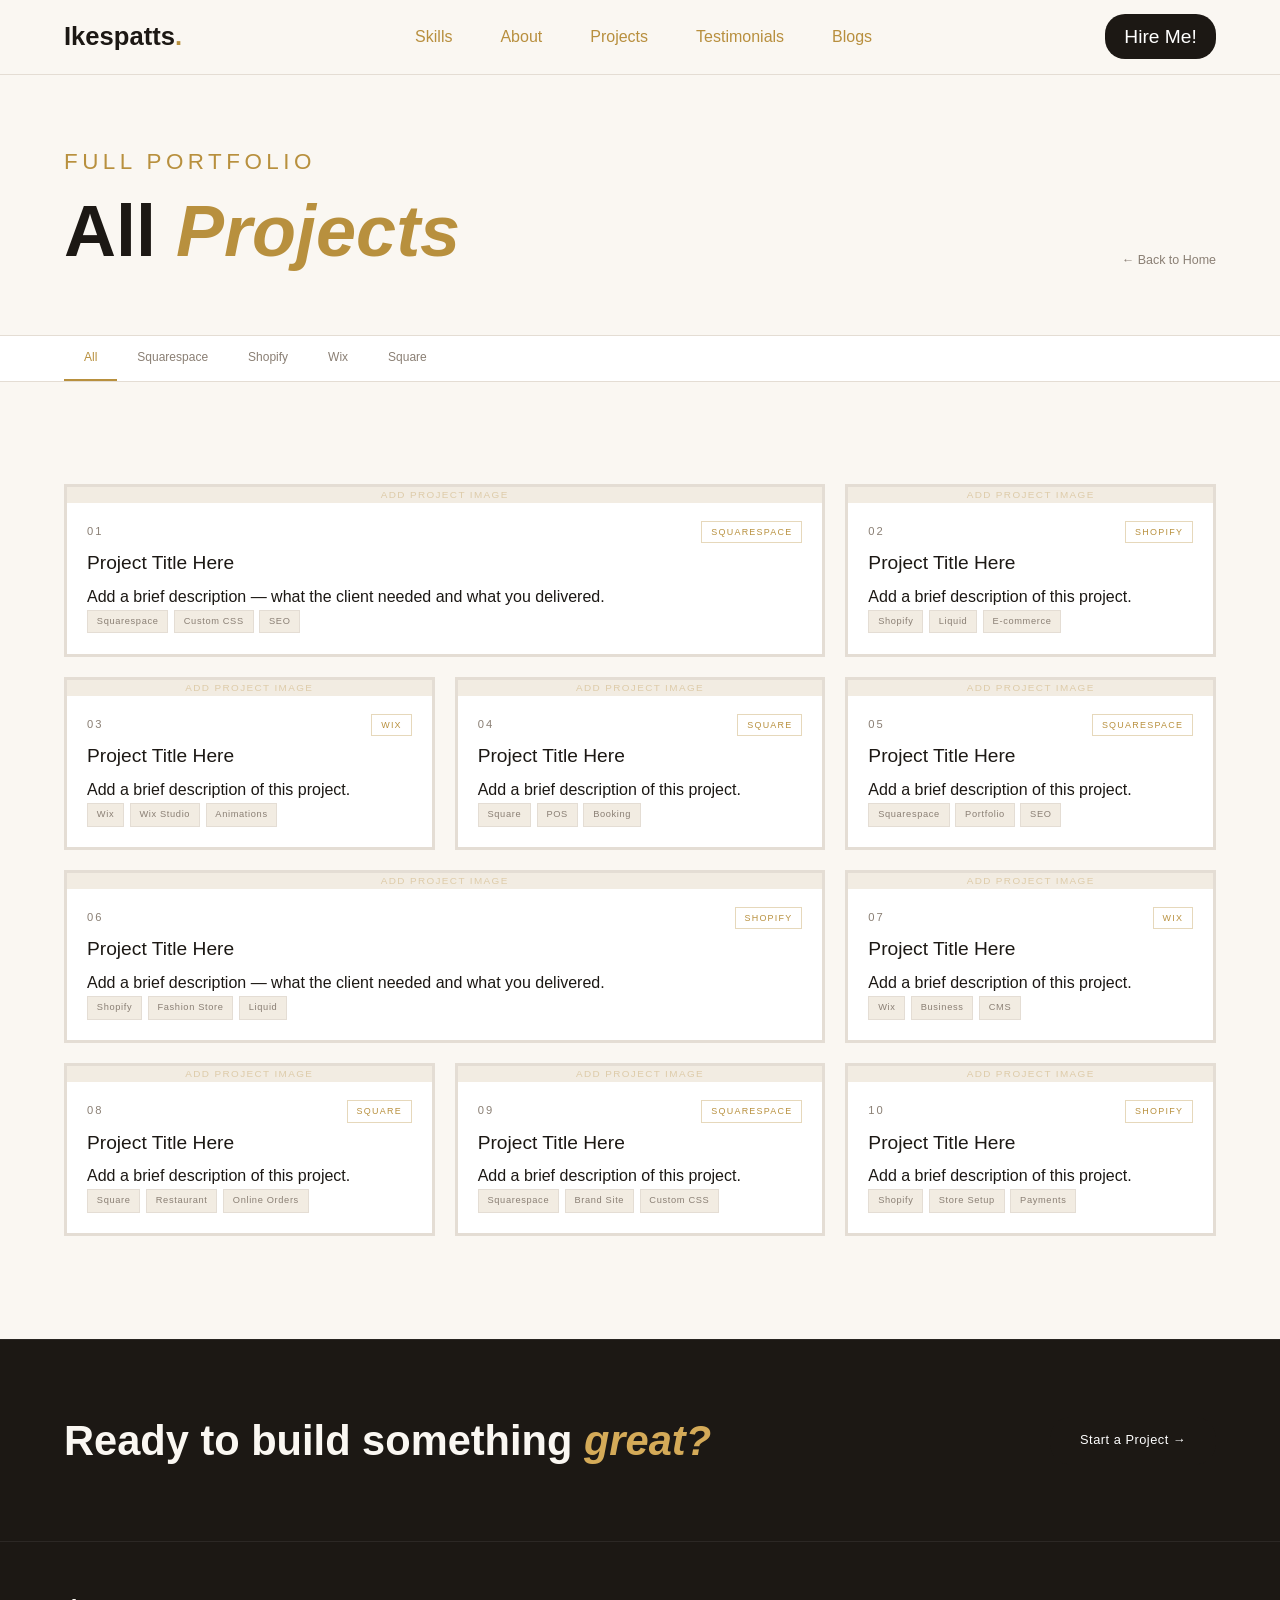
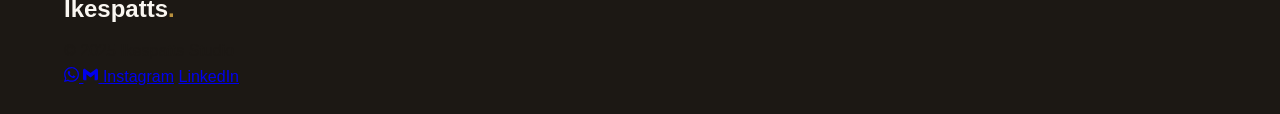
==== commit 704539d9: "Update recent changes" ====
--- a/projects.html
+++ b/projects.html
@@ -22,12 +22,14 @@
     <a href="index.html" class="nav-logo">Ikespatts<span>.</span></a>
 
     <ul class="nav-links">
-      <li><a href="index.html#about">About</a></li>
-      <li><a href="projects.html" class="active">All Projects</a></li>
-      <li><a href="index.html#contact">Contact</a></li>
+      <li><a href="#skills">Skills</a></li>
+        <li><a href="#about">About</a></li>
+        <li><a href="#selected-work">Projects</a></li>
+        <li><a href="#testimonials">Testimonials</a></li>
+        <li><a href="#">Blogs</a></li>
     </ul>
 
-    <a href="index.html#contact" class="nav-cta">Start a Project</a>
+    <a href="index.html#contact" class="nav-cta">Hire Me!</a>
 
     <button class="nav-toggle" id="navToggle" aria-label="Open menu">
       <span></span><span></span><span></span>
--- a/style.css
+++ b/style.css
@@ -26,7 +26,7 @@
 }
 
 body {
-  font-family: "Inter", sans-serif;
+  font-family: "Roboto", sans-serif;
   background: var(--cream);
   color: var(--dark);
   overflow-x: hidden;
@@ -149,7 +149,7 @@
   top: 0;
   left: 0;
   right: 0;
-  z-index: 200;
+  z-index: 100;
   display: flex;
   align-items: center;
   justify-content: space-between;
@@ -160,7 +160,11 @@
     padding 0.3s;
   border-bottom: 1px solid transparent;
 }
-
+.nav-right {
+  display: flex;
+  align-items: center;
+  gap: 2rem;
+}
 .navbar.scrolled,
 .navbar.always {
   background: rgba(250, 247, 242, 0.97);
@@ -184,13 +188,15 @@
 
 .nav-links {
   display: flex;
-  gap: 2rem;
+  gap: 3rem;
   list-style: none;
 }
 
 .nav-links a {
-  font-size: 1.2rem;
-  color: var(--muted);
+  font-size: 1rem;
+  font-family: "Sora", sans-serif;
+  font-weight: 400;
+  color: #b88f3e;
   text-decoration: none;
   transition: color 0.2s;
 }
@@ -204,7 +210,8 @@
   font-weight: 500;
   color: var(--white);
   background: var(--dark);
-  padding: 0.55rem 1.3rem;
+  border-radius: 20px;
+  padding: 0.45rem 1.2rem;
   text-decoration: none;
   transition: background 0.2s;
   white-space: nowrap;
@@ -217,7 +224,7 @@
 .nav-toggle {
   display: none;
   flex-direction: column;
-  gap: 5px;
+  gap: 3px;
   background: none;
   border: none;
   padding: 4px;
@@ -241,18 +248,19 @@
   right: 0;
   bottom: 0;
   background: var(--cream);
-  z-index: 190;
+  z-index: 300;
   flex-direction: column;
   align-items: center;
   justify-content: center;
-  gap: 2rem;
+  gap: 0.2rem;
 }
 .nav-drawer.open {
   display: flex;
 }
 .nav-drawer a {
-  font-family: "Space Grotesk", sans-serif;
-  font-size: 2rem;
+  font-family: "Sora", sans-serif;
+  font-weight: 500;
+  font-size: 1.4rem;
   color: var(--dark);
   text-decoration: none;
 }
@@ -263,13 +271,33 @@
   position: absolute;
   top: 1.5rem;
   right: var(--pad-x);
+  width: 42px;
+  height: 42px;
   background: none;
   border: none;
-  font-size: 1.8rem;
-  color: var(--dark);
-  line-height: 1;
-}
-
+  cursor: pointer;
+  display: flex;
+  align-items: center;
+  justify-content: center;
+  z-index: 10;
+}
+.nav-drawer-close span {
+  position: absolute;
+  width: 24px;
+  height: 2px;
+  background: var(--dark);
+  border-radius: 2px;
+  transition: background 0.2s;
+}
+.nav-drawer-close span:first-child {
+  transform: rotate(45deg);
+}
+.nav-drawer-close span:last-child {
+  transform: rotate(-45deg);
+}
+.nav-drawer-close:hover span {
+  background: var(--gold);
+}
 /* ---- HERO ---- */
 .hero {
   min-height: 60svh;
@@ -306,7 +334,9 @@
   flex-wrap: wrap;
   gap: 0.75rem;
 }
-
+.hero-btns a {
+  font-size: 1rem;
+}
 .hero-platforms {
   position: absolute;
   right: var(--pad-x);
@@ -318,15 +348,64 @@
 }
 .hero-platforms strong {
   font-size: 0.62rem;
+  font-family: "Space Grotesk", sans-serif;
   letter-spacing: 0.2em;
   text-transform: uppercase;
   color: var(--gold);
 }
 .hero-platforms span {
   font-size: 0.75rem;
+  font-family: "Space Grotesk", sans-serif;
+
   color: var(--muted);
 }
-
+/* ---- STATS ---- */
+.stats-section {
+  display: flex;
+  align-items: center;
+  justify-content: space-between;
+  flex-wrap: wrap;
+  gap: 1.5rem;
+  padding: 3rem var(--pad-x);
+  background: var(--dark);
+  border-top: 1px solid rgba(255, 255, 255, 0.06);
+  border-bottom: 1px solid rgba(255, 255, 255, 0.06);
+}
+
+.stat-item {
+  display: flex;
+  align-items: center;
+  gap: 0.75rem;
+}
+
+.stat-num {
+  font-family: "Space Grotesk", sans-serif;
+  font-size: clamp(2.5rem, 5vw, 3.8rem);
+  font-weight: 600;
+  color: var(--gold);
+  line-height: 1;
+  white-space: nowrap;
+}
+
+.stat-label {
+  font-size: 0.75rem;
+  color: rgba(250, 247, 242, 0.5);
+  line-height: 1.5;
+  font-weight: 300;
+  text-transform: uppercase;
+  letter-spacing: 0.08em;
+}
+
+@media (max-width: 600px) {
+  .stats-section {
+    display: grid;
+    grid-template-columns: 1fr 1fr;
+    gap: 2rem;
+  }
+  #custom-div {
+    display: none;
+  }
+}
 /* ---- MARQUEE ---- */
 .marquee-wrap {
   background: var(--dark);
@@ -348,7 +427,96 @@
 .marquee-dot {
   color: var(--gold);
 }
-
+/* ---- SKILLS ---- */
+.skills-section {
+  padding: var(--pad-y) var(--pad-x);
+  background: var(--white);
+  border-top: 1px solid var(--border);
+  text-align: center;
+}
+
+.skills-header {
+  max-width: 580px;
+  margin: 0 auto 3rem;
+}
+
+.skills-title {
+  font-size: clamp(2rem, 4vw, 3rem);
+  color: var(--dark);
+  margin-bottom: 0.75rem;
+}
+
+.skills-sub {
+  font-size: 1rem;
+  color: var(--muted);
+  line-height: 1.8;
+  font-weight: 300;
+}
+
+.skills-grid {
+  display: grid;
+  grid-template-columns: repeat(8, 1fr);
+  gap: 1rem;
+  max-width: 900px;
+  margin: 0 auto;
+}
+
+.skill-card {
+  background: var(--cream-dark);
+  border: 1px solid var(--border);
+  border-radius: 8px;
+  padding: 1.25rem 0.75rem;
+  display: flex;
+  flex-direction: column;
+  align-items: center;
+  gap: 0.5rem;
+  transition:
+    border-color 0.2s,
+    box-shadow 0.2s,
+    transform 0.2s;
+}
+.skill-card:hover {
+  border-color: rgba(184, 144, 62, 0.4);
+  box-shadow: 0 4px 20px rgba(184, 144, 62, 0.1);
+  transform: translateY(-4px);
+}
+
+.skill-logo {
+  width: 36px;
+  height: 36px;
+  object-fit: contain;
+}
+
+.skill-percent {
+  font-family: "Space Grotesk", serif;
+  font-size: 1rem;
+  font-weight: 600;
+  color: var(--dark);
+}
+
+.skill-name {
+  font-size: 0.68rem;
+  letter-spacing: 0.08em;
+  text-transform: uppercase;
+  color: var(--gold);
+  font-weight: 600;
+  text-align: center;
+}
+
+/* Responsive */
+@media (max-width: 960px) {
+  .skills-grid {
+    grid-template-columns: repeat(4, 1fr);
+  }
+
+
+}
+
+@media (max-width: 580px) {
+  .skills-grid {
+    grid-template-columns: repeat(2, 1fr);
+  }
+}
 /* ---- ABOUT ---- */
 .about-section {
   display: grid;
@@ -361,7 +529,8 @@
 }
 
 .about-text {
-  font-size: 0.95rem;
+  font-size: 1.1rem;
+  font-family: "Roboto", sans-serif;
   color: var(--muted);
   font-weight: 300;
   line-height: 1.85;
@@ -391,14 +560,18 @@
 .platform-row:hover .p-name {
   color: var(--gold);
 }
-
+.eyebrow {
+  font-family: "Space Grotesk", sans-serif;
+  font-size: 1.4rem;
+}
 .p-name {
-  font-family: "Cormorant Garamond", serif;
-  font-size: 1.35rem;
+  font-family: "Space Grotesk", sans-serif;
+  font-size: 1.3rem;
   transition: color 0.2s;
 }
 .p-type {
-  font-size: 0.7rem;
+  font-family: "Space Grotesk", sans-serif;
+  font-size: 0.9rem;
   letter-spacing: 0.1em;
   text-transform: uppercase;
   color: var(--muted);
@@ -421,16 +594,23 @@
   flex-wrap: wrap;
   gap: 1rem;
 }
-
+.view-all-wrapper {
+  text-align: center;
+  margin-top: 2rem;
+}
 .view-all {
-  font-size: 0.78rem;
+  font-size: 1.2rem;
+  background: var(--dark);
+  border: none;
+  border-radius: 25px;
+  padding: 0.8rem 1.2rem;
   font-weight: 500;
   color: var(--gold);
   text-decoration: none;
   transition: color 0.2s;
 }
 .view-all:hover {
-  color: var(--dark);
+  color: var(--white);
 }
 
 /* Project cards grid */
@@ -442,7 +622,7 @@
 
 .proj-card {
   background: var(--white);
-  border: 1px solid var(--border);
+  border: 3px solid var(--border);
   overflow: hidden;
   transition:
     border-color 0.2s,
@@ -452,24 +632,28 @@
   border-color: rgba(184, 144, 62, 0.45);
   box-shadow: 0 4px 20px rgba(184, 144, 62, 0.1);
 }
-
+.proj-link {
+  display: block;
+  text-decoration: none;
+  color: inherit;
+}
 /* Responsive image wrapper — fixed aspect ratio */
 .proj-img {
   width: 100%;
-  aspect-ratio: 16 / 10;
+  /* aspect-ratio: 16 / 10; */
   background: var(--cream-dark);
   overflow: hidden;
   display: flex;
   align-items: center;
   justify-content: center;
-  border-bottom: 1px solid var(--border);
+  /* border-bottom: 1px solid var(--border); */
 }
 
 .proj-img img {
   width: 100%;
   height: 100%;
   object-fit: cover;
-  object-position: top;
+  object-position: center;
   display: block;
   transition: transform 0.4s ease;
 }
@@ -496,7 +680,9 @@
 }
 
 .proj-num {
-  font-size: 0.6rem;
+  font-size: 0.7rem;
+  font-weight: 500;
+  font-family: "Roboto", sans-serif;
   letter-spacing: 0.18em;
   color: var(--muted);
 }
@@ -511,9 +697,8 @@
 }
 
 .proj-title {
-  font-family: "Cormorant Garamond", serif;
   font-size: 1.2rem;
-  font-weight: 400;
+  font-weight: 500;
   color: var(--dark);
   margin-bottom: 0.6rem;
   line-height: 1.2;
@@ -533,10 +718,133 @@
   color: var(--muted);
   border: 1px solid var(--border);
 }
-
+/* ---- TESTIMONIALS ---- */
+.testimonials-section {
+  padding: var(--pad-y) 0;
+  background: var(--cream-dark);
+  border-top: 1px solid var(--border);
+  overflow: hidden;
+}
+
+.testimonials-header {
+  text-align: center;
+  padding: 0 var(--pad-x);
+  margin-bottom: 3rem;
+}
+
+.testimonials-track-wrap {
+  overflow: hidden;
+  position: relative;
+  /* Fade edges */
+  mask-image: linear-gradient(
+    to right,
+    transparent,
+    black 10%,
+    black 90%,
+    transparent
+  );
+  -webkit-mask-image: linear-gradient(
+    to right,
+    transparent,
+    black 10%,
+    black 90%,
+    transparent
+  );
+}
+
+.testimonials-track {
+  display: flex;
+  gap: 1.5rem;
+  width: max-content;
+  animation: testi-scroll 35s linear infinite;
+}
+
+.testimonials-track:hover {
+  animation-play-state: paused;
+}
+
+.testi-card {
+  width: 320px;
+  flex-shrink: 0;
+  background: var(--white);
+  border: 1px solid var(--border);
+  border-radius: 20px;
+  padding: 1.75rem;
+  display: flex;
+  flex-direction: column;
+  gap: 1rem;
+  transition:
+    border-color 0.2s,
+    box-shadow 0.2s;
+}
+.testi-card:hover {
+  border-color: rgba(184, 144, 62, 0.4);
+  box-shadow: 0 4px 20px rgba(184, 144, 62, 0.08);
+}
+
+.testi-stars {
+  color: var(--gold);
+  font-size: 0.85rem;
+  letter-spacing: 0.1em;
+}
+
+.testi-text {
+  font-family: "Roboto", sans-serif;
+  font-size: 0.9rem;
+  color: var(--muted);
+  line-height: 1.8;
+  font-weight: 300;
+  flex: 1;
+}
+
+.testi-author {
+  display: flex;
+  align-items: center;
+  gap: 0.75rem;
+  padding-top: 1rem;
+  border-top: 1px solid var(--border);
+}
+
+.testi-avatar {
+  width: 40px;
+  height: 40px;
+  border-radius: 50%;
+  background: var(--dark);
+  color: var(--gold);
+  font-family: "Space Grotesk", sans-serif;
+  font-size: 0.7rem;
+  font-weight: 600;
+  display: flex;
+  align-items: center;
+  justify-content: center;
+  flex-shrink: 0;
+  letter-spacing: 0.05em;
+}
+
+.testi-name {
+  font-family: "Space Grotesk", sans-serif;
+  font-size: 1rem;
+  font-weight: 600;
+  color: var(--dark);
+}
+
+.testi-role {
+  font-size: 0.8rem;
+  color: var(--muted);
+  margin-top: 0.1rem;
+}
+
+@keyframes testi-scroll {
+  from {
+    transform: translateX(0);
+  }
+  to {
+    transform: translateX(-50%);
+  }
+}
 /* ---- CONTACT ---- */
 .contact-section {
-  padding: var(--pad-y) var(--pad-x);
+  padding: var(--pad-y);
   background: var(--dark);
   border-top: 1px solid var(--border);
   text-align: center;
@@ -558,79 +866,102 @@
 }
 
 .contact-sub {
-  font-size: 0.88rem;
+  font-size: 1rem;
   color: rgba(250, 247, 242, 0.45);
   margin-bottom: 2rem;
-  font-weight: 300;
-}
-
-.contact-btns {
+  font-weight: 400;
+}
+.contact-icons {
   display: flex;
   justify-content: center;
-  flex-wrap: wrap;
-  gap: 0.75rem;
-}
-
+  gap: 1.25rem;
+}
+
+.contact-icon-btn{
+  width: 50px;
+  height: 50px;
+  border-radius: 50%;
+  display: flex;
+  align-items: center;
+  justify-content: center;
+  text-decoration: none;
+  transition: transform 0.2s;
+}
+
+.fiverr-logo, .outlook{
+   width: 50px;
+  height: 50px;
+}
+.contact-icon-btn:hover {
+  transform: translateY(-3px);
+}
+.contact-icon-btn i{
+  color: #fff;
+  font-size: 40px;
+}
 /* ---- FOOTER ---- */
 .site-footer {
   background: var(--dark);
-  border-top: 1px solid rgba(255, 255, 255, 0.07);
-  padding: 1.5rem var(--pad-x);
-  display: flex;
-  align-items: center;
+  padding: 3rem var(--pad-x) 1.5rem;
+  border-top: 1px solid rgba(255,255,255,0.07);
+}
+
+.footer-top {
+  display: flex;
   justify-content: space-between;
+  align-items: flex-start;
   flex-wrap: wrap;
-  gap: 1rem;
+  gap: 2rem;
+  padding-bottom: 2rem;
+  border-bottom: 1px solid rgba(255,255,255,0.07);
+  margin-bottom: 1.5rem;
 }
 
 .footer-logo {
-  font-family: "Cormorant Garamond", serif;
-  font-size: 1.1rem;
-  font-weight: 600;
+  font-family: "Space Grotesk", sans-serif;
+  font-size: 1.5rem;
+  font-weight: 700;
   color: var(--cream);
-}
-.footer-logo span {
-  color: var(--gold);
-}
-
-.footer-copy {
-  font-size: 0.7rem;
-  color: rgba(250, 247, 242, 0.28);
-}
-
-.footer-icons {
-  display: flex;
-  align-items: center;
-  gap: 0.75rem;
-}
-
-.f-icon {
-  width: 32px;
-  height: 32px;
-  border-radius: 50%;
-  background: rgba(255, 255, 255, 0.07);
-  color: rgba(250, 247, 242, 0.5);
-  display: flex;
-  align-items: center;
-  justify-content: center;
-  text-decoration: none;
-  transition:
-    background 0.2s,
-    color 0.2s;
-}
-.f-icon:hover {
-  background: var(--gold);
-  color: var(--dark);
-}
-
-.f-link {
-  font-size: 0.7rem;
-  color: rgba(250, 247, 242, 0.3);
+  margin-bottom: 0.6rem;
+}
+.footer-logo span { color: var(--gold); }
+
+.footer-tagline {
+  font-size: 1rem;
+  color: rgba(250,247,242,0.35);
+  line-height: 1.7;
+  font-weight: 400;
+}
+
+.footer-nav {
+  display: flex;
+  flex-wrap: wrap;
+  gap: 0.5rem 2rem;
+  align-items: flex-start;
+}
+
+.footer-nav a {
+  font-size: 0.82rem;
+  color: rgba(250,247,242,0.45);
   text-decoration: none;
   transition: color 0.2s;
 }
-.f-link:hover {
-  color: var(--gold);
+.footer-nav a:hover { color: var(--gold); }
+
+.footer-bottom {
+  text-align: center;
+  font-size: 0.7rem;
+  color: rgba(250,247,242,0.2);
+}
+
+/* Responsive */
+@media (max-width: 580px) {
+  .footer-top {
+    flex-direction: column;
+  }
+  .footer-nav {
+    gap: 0.5rem 1.5rem;
+  }
 }
 
 /* ---- PROJECTS PAGE ---- */
@@ -798,17 +1129,19 @@
 .anim-4 {
   opacity: 0;
   animation: fadeUp 0.7s 0.55s forwards;
-}
-
-/* ================================================
-   RESPONSIVE BREAKPOINTS
-   ================================================ */
-
+} 
+/* Responsive */
 /* Tablet — 2-col cards */
 @media (max-width: 960px) {
-  .nav-links,
+  section[id],
+  div[id] {
+    scroll-margin-top: 50px;
+  }
+  .nav-links {
+    display: none;
+  }
   .nav-cta {
-    display: none;
+    display: flex;
   }
   .nav-toggle {
     display: flex;
@@ -849,6 +1182,7 @@
   .hero-btns {
     flex-direction: column;
   }
+
   .btn {
     width: 200px;
     justify-content: center;
@@ -876,12 +1210,17 @@
     align-items: flex-start;
   }
 
-  .contact-btns {
+  /* .contact-btns {
     flex-direction: column;
     align-items: center;
-  }
+  } */
 
   .filter-bar {
     padding: 0 1.25rem;
   }
 }
+@media (min-width: 1800px) {
+  .hero{
+    min-height: 50svh;  
+  }
+}
